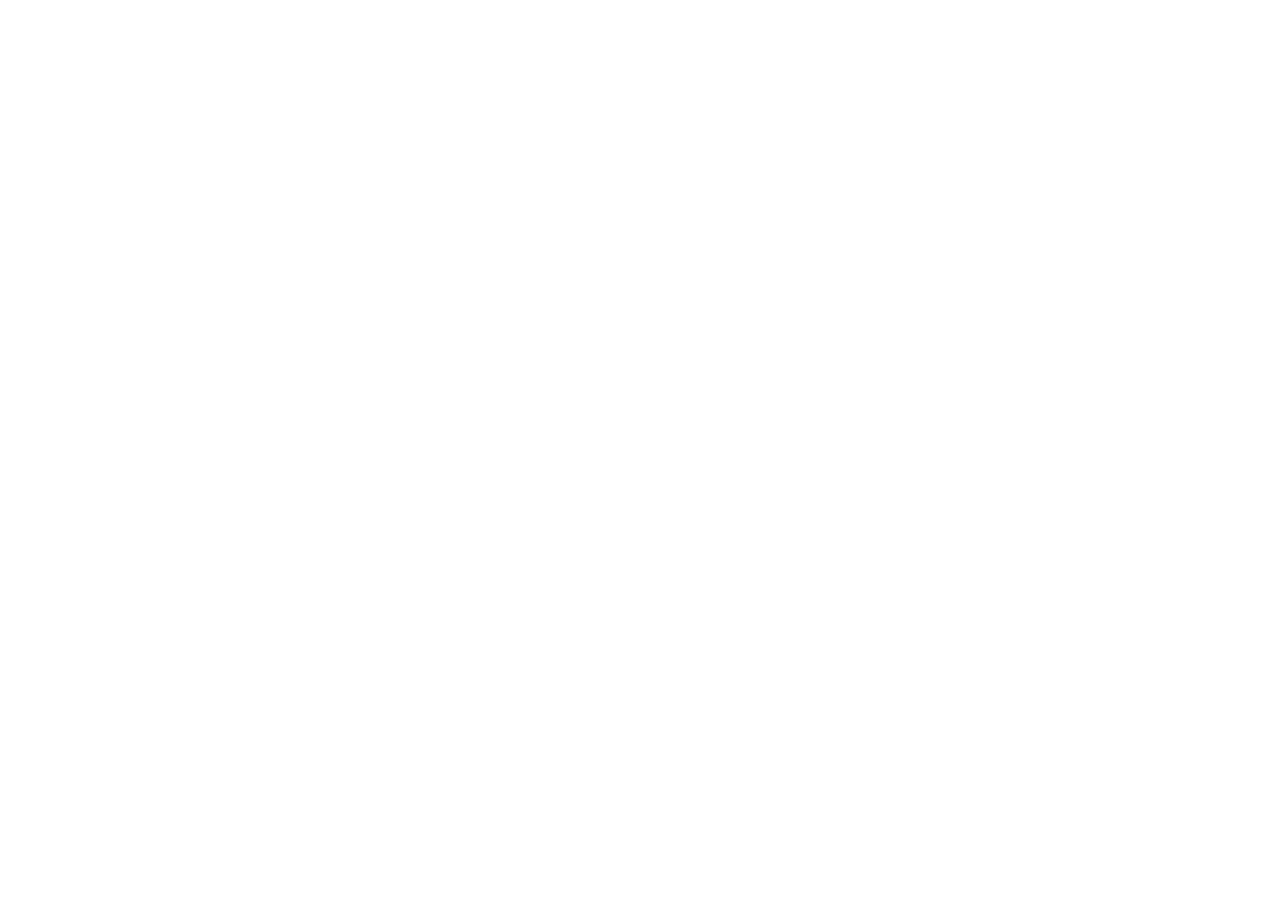
==== about.html @ 4438b3ac "Add global styles" ====
<!DOCTYPE html>
<html lang="en">
<head>
    <meta charset="UTF-8">
    <meta http-equiv="X-UA-Compatible" content="IE=edge">
    <meta name="viewport" content="width=device-width, initial-scale=1.0">
    <title>About</title>

    <link rel="stylesheet" href="./css/normalize.css">
    <link rel="stylesheet" href="./css/main.css">
    <!-- <link rel="stylesheet" href="./css/main.min.css"> -->
</head>

<body>

</body>

</html>
---- css/main.css ----
/* VARIABLES */

:root{
  --text-color : #939CAA;
  --title-color : #495567;
  --white-color : #FFF;
  --link-bg-color : #FCB72B;
  --font-size : 16px;
  --font-size: 15px;
  --font-weight: 700;
}

@font-face {
  font-family: "Space Mono";
  font-style: normal;
  font-weight: 400;
  src: url("../fonts/space-mono-v11-latin-regular.woff2") format("woff2"), 
       url("../fonts/space-mono-v11-latin-regular.woff") format("woff");
}
@font-face {
  font-family: "Space Mono";
  font-style: normal;
  font-weight: 700;
  src: url("../fonts/space-mono-v11-latin-700.woff2") format("woff2"), 
       url("../fonts/space-mono-v11-latin-700.woff") format("woff"); 
}

/* GENERAL */

html{
  height: 100%;
  box-sizing: border-box;
}

img{
  display: block;
  height: auto;
}

body{
  display: flex;
  flex-direction: column;
  height: 100%;
  margin: 0;
  padding: 0;
  font-family: "Space Mono", "Courier New", monospace;
  font-weight: 400;
}

.visually-hidden {
  position: absolute;
  width: 1px;
  height: 1px;
  margin: -1px;
  padding: 0;
  border: 0;
  white-space: nowrap;
  clip-path: inset(100%);
  clip: rect(0 0 0 0);
  overflow: hidden;
}

a{
  text-decoration: none;
}

ul {
  margin: 0;
  padding-left: 0;
  list-style: none;
}

/* CONTAINER */

.container{
  max-width: 1150px;
  margin-right: auto;
  margin-left: auto;
  padding-right: 20px;
  padding-left: 20px;
}

/* STICKY-FOOTER */
.site-main{
  flex-grow: 1;
}
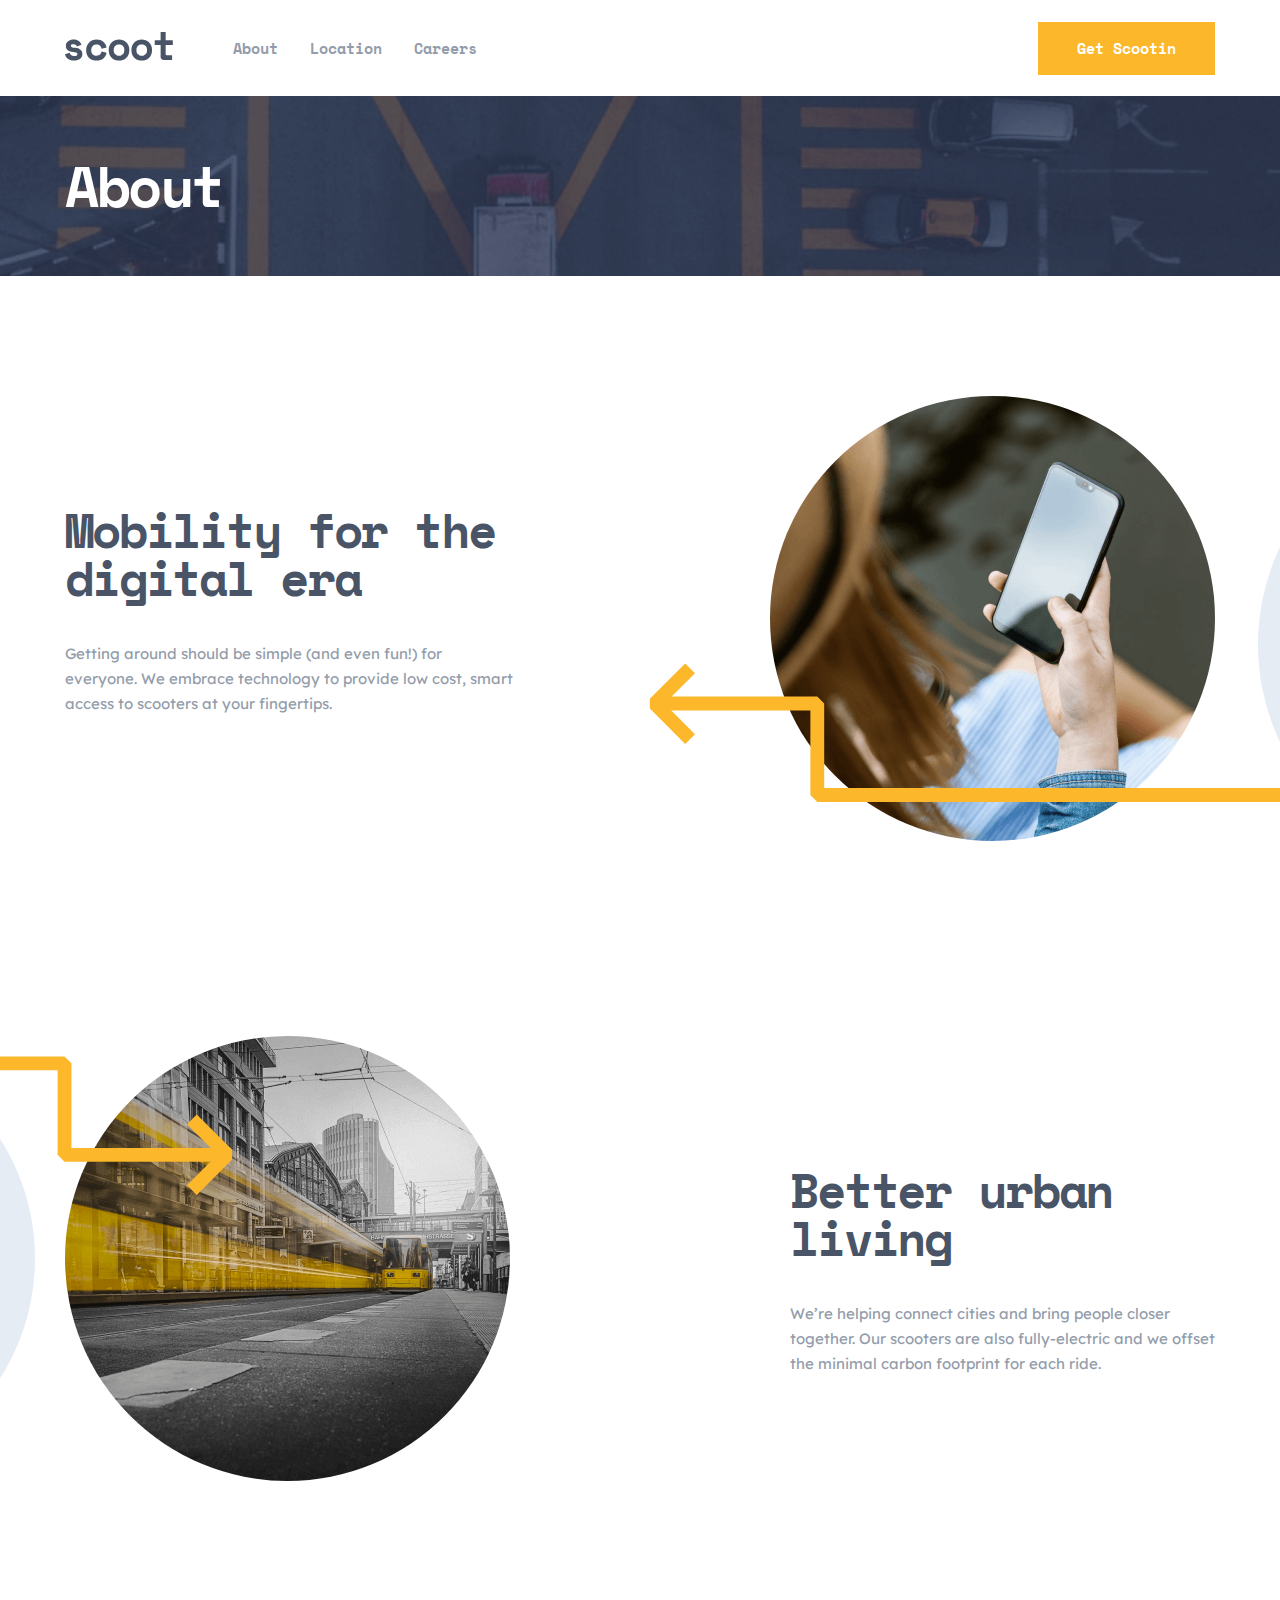
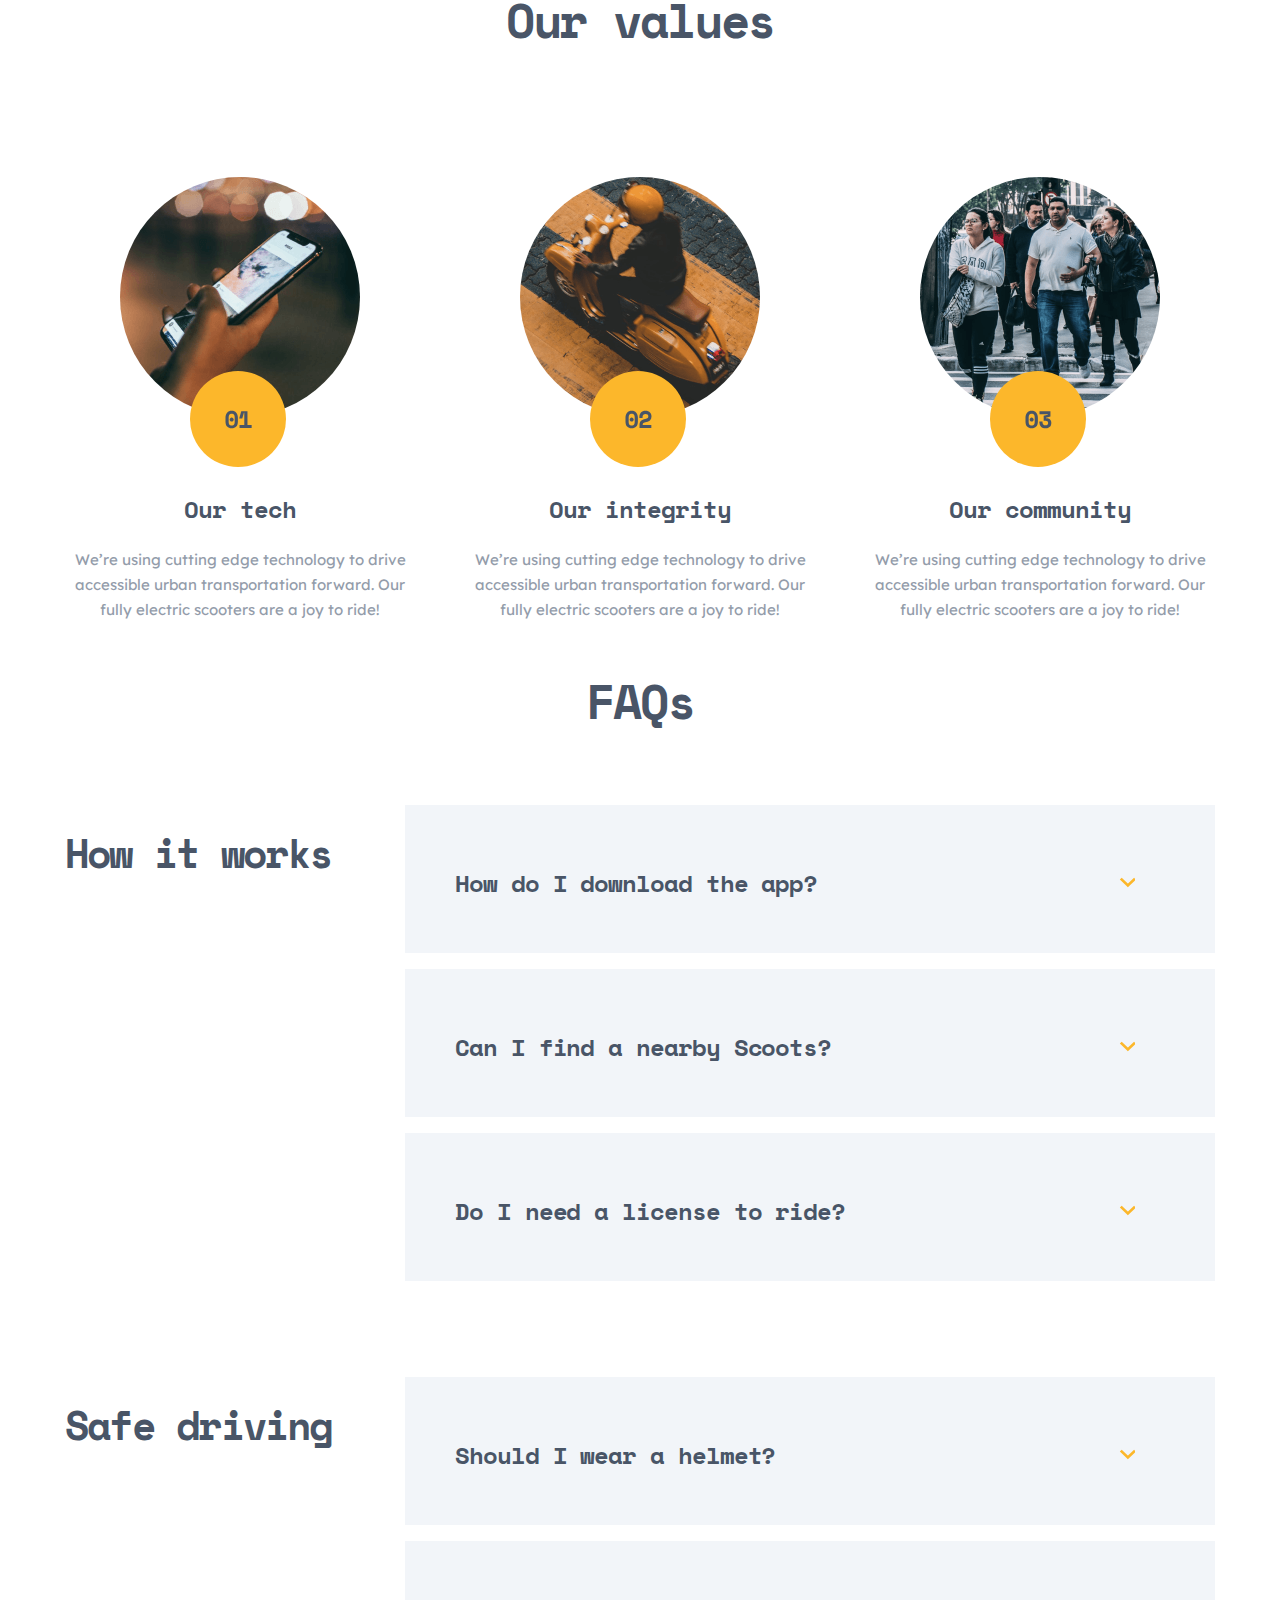
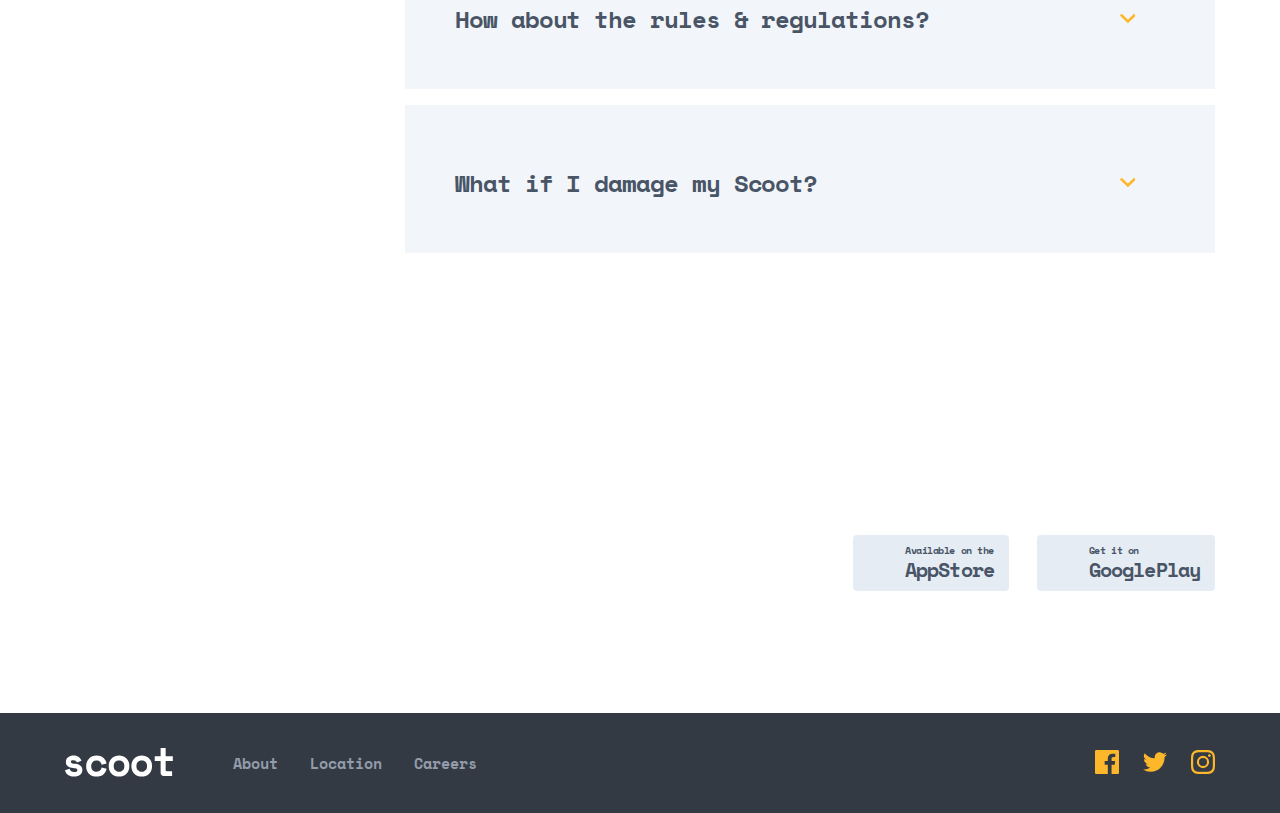
==== commit 34355c18: "Add about page" ====
--- a/about.html
+++ b/about.html
@@ -1,5 +1,6 @@
 <!DOCTYPE html>
 <html lang="en">
+
 <head>
     <meta charset="UTF-8">
     <meta http-equiv="X-UA-Compatible" content="IE=edge">
@@ -13,6 +14,343 @@
 
 <body>
 
+    <!-- SITE HEADER START -->
+    <header class="site-header">
+        <div class="container">
+            <div class="site-header__inner">
+                <a class="site-logo header-logo" href="./index.html">
+                    <svg class="site-logo__img" width="108" height="29" fill="none" xmlns="http://www.w3.org/2000/svg">
+                        <path fill-rule="evenodd" clip-rule="evenodd"
+                            d="M107.097 23.2V28h-8.4c-.907 0-1.647-.293-2.22-.88-.573-.587-.86-1.333-.86-2.24V12.96h-5.88v-4.8h5.88V0h5.04v8.16h7.16v4.8h-7.16V22c0 .8.36 1.2 1.08 1.2h5.36ZM9.12 28.56c2.613 0 4.64-.587 6.08-1.76 1.44-1.173 2.16-2.747 2.16-4.72v-.24c0-1.787-.64-3.18-1.92-4.18-1.28-1-2.933-1.607-4.96-1.82-1.76-.187-2.973-.42-3.64-.7-.667-.28-1-.74-1-1.38 0-.453.213-.833.64-1.14.427-.307 1.067-.46 1.92-.46.933 0 1.693.207 2.28.62.587.413 1 .98 1.24 1.7l4.56-1.84a8.832 8.832 0 0 0-.92-1.74c-.4-.6-.92-1.147-1.56-1.64-.64-.493-1.42-.893-2.34-1.2-.92-.307-2.007-.46-3.26-.46-.96 0-1.893.133-2.8.4a7.473 7.473 0 0 0-2.4 1.18 6.193 6.193 0 0 0-1.68 1.9c-.427.747-.64 1.613-.64 2.6v.24c0 1.893.66 3.327 1.98 4.3 1.32.973 3.1 1.553 5.34 1.74.827.08 1.513.187 2.06.32.547.133.98.3 1.3.5.32.2.54.413.66.64.12.227.18.473.18.74 0 .453-.233.873-.7 1.26-.467.387-1.327.58-2.58.58-1.413 0-2.46-.32-3.14-.96-.68-.64-1.127-1.387-1.34-2.24L0 22.32c.133.693.393 1.407.78 2.14.387.733.94 1.4 1.66 2 .72.6 1.627 1.1 2.72 1.5 1.093.4 2.413.6 3.96.6Zm22.454 0c2.827 0 5.087-.72 6.78-2.16 1.694-1.44 2.767-3.333 3.22-5.68l-4.96-1.24c-.24 1.307-.766 2.347-1.58 3.12-.813.773-1.993 1.16-3.54 1.16-.72 0-1.4-.113-2.04-.34a4.705 4.705 0 0 1-1.68-1.02c-.48-.453-.86-1.02-1.14-1.7-.28-.68-.42-1.46-.42-2.34v-.24c0-.88.14-1.673.42-2.38.28-.707.66-1.307 1.14-1.8a5.006 5.006 0 0 1 1.68-1.14 5.25 5.25 0 0 1 2.04-.4c1.547 0 2.747.427 3.6 1.28.854.853 1.36 1.867 1.52 3.04l4.96-1.28c-.453-2.347-1.54-4.24-3.26-5.68-1.72-1.44-3.966-2.16-6.74-2.16-1.44 0-2.793.24-4.06.72a9.726 9.726 0 0 0-3.32 2.08c-.946.907-1.686 2-2.22 3.28-.533 1.28-.8 2.72-.8 4.32v.48c0 1.6.267 3.027.8 4.28.534 1.253 1.267 2.307 2.2 3.16.934.853 2.034 1.507 3.3 1.96 1.267.453 2.634.68 4.1.68Zm26.355-.68c-1.24.453-2.54.68-3.9.68-1.36 0-2.66-.227-3.9-.68a9.996 9.996 0 0 1-3.3-1.98c-.96-.867-1.72-1.933-2.28-3.2-.56-1.267-.84-2.727-.84-4.38v-.48c0-1.627.28-3.073.84-4.34.56-1.267 1.32-2.34 2.28-3.22a9.827 9.827 0 0 1 3.3-2c1.24-.453 2.54-.68 3.9-.68 1.36 0 2.66.227 3.9.68a9.827 9.827 0 0 1 3.3 2c.96.88 1.72 1.953 2.28 3.22.56 1.267.84 2.713.84 4.34v.48c0 1.653-.28 3.113-.84 4.38-.56 1.267-1.32 2.333-2.28 3.2a9.996 9.996 0 0 1-3.3 1.98Zm-3.9-4.12c-.72 0-1.4-.12-2.04-.36a4.95 4.95 0 0 1-1.68-1.04 4.911 4.911 0 0 1-1.14-1.66c-.28-.653-.42-1.393-.42-2.22v-.8c0-.827.14-1.567.42-2.22.28-.653.66-1.207 1.14-1.66a4.95 4.95 0 0 1 1.68-1.04c.64-.24 1.32-.36 2.04-.36s1.4.12 2.04.36c.64.24 1.2.587 1.68 1.04.48.453.86 1.007 1.14 1.66.28.653.42 1.393.42 2.22v.8c0 .827-.14 1.567-.42 2.22a4.911 4.911 0 0 1-1.14 1.66c-.48.453-1.04.8-1.68 1.04-.64.24-1.32.36-2.04.36Zm26.594 4.12c-1.24.453-2.54.68-3.9.68-1.36 0-2.66-.227-3.9-.68a9.996 9.996 0 0 1-3.3-1.98c-.96-.867-1.72-1.933-2.28-3.2-.56-1.267-.84-2.727-.84-4.38v-.48c0-1.627.28-3.073.84-4.34.56-1.267 1.32-2.34 2.28-3.22a9.827 9.827 0 0 1 3.3-2c1.24-.453 2.54-.68 3.9-.68 1.36 0 2.66.227 3.9.68a9.827 9.827 0 0 1 3.3 2c.96.88 1.72 1.953 2.28 3.22.56 1.267.84 2.713.84 4.34v.48c0 1.653-.28 3.113-.84 4.38-.56 1.267-1.32 2.333-2.28 3.2a9.996 9.996 0 0 1-3.3 1.98Zm-3.9-4.12c-.72 0-1.4-.12-2.04-.36a4.95 4.95 0 0 1-1.68-1.04 4.911 4.911 0 0 1-1.14-1.66c-.28-.653-.42-1.393-.42-2.22v-.8c0-.827.14-1.567.42-2.22.28-.653.66-1.207 1.14-1.66a4.95 4.95 0 0 1 1.68-1.04c.64-.24 1.32-.36 2.04-.36s1.4.12 2.04.36c.64.24 1.2.587 1.68 1.04.48.453.86 1.007 1.14 1.66.28.653.42 1.393.42 2.22v.8c0 .827-.14 1.567-.42 2.22a4.911 4.911 0 0 1-1.14 1.66c-.48.453-1.04.8-1.68 1.04-.64.24-1.32.36-2.04.36Z"
+                            fill="currentcolor" />
+                    </svg>
+                </a>
+
+                <nav class="site-nav">
+                    <ul class="site-nav__list">
+                        <li class="site-nav__item">
+                            <a class="site-nav__link" href="./about.html">
+                                About
+                            </a>
+                        </li>
+
+
+                        <li class="site-nav__item">
+                            <a class="site-nav__link" href="#">
+                                Location
+                            </a>
+                        </li>
+
+                        <li class="site-nav__item">
+                            <a class="site-nav__link" href="#">
+                                Careers
+                            </a>
+                        </li>
+                    </ul>
+                </nav>
+
+                <a class="get-link" href="#">
+                    Get Scootin
+                </a>
+            </div>
+        </div>
+    </header>
+    <!-- SITE HEADER END -->
+
+    <!-- SITE MAIN START -->
+    <main class="site-about">
+        <section class="about-section">
+            <div class="container">
+                <div class="about-section__about">
+                    <h2 class="about-section__title">
+                        About
+                    </h2>
+                </div>
+            </div>
+        </section>
+
+        <section class="mobile-section">
+            <div class="container">
+                <div class="mobile-section__mobil">
+                    <div class="mobile-section__card">
+                        <h2 class="mobile-section__title">
+                            Mobility for the <br> digital era
+                        </h2>
+                        <p class="mobile-section__text">
+                            Getting around should be simple (and even fun!) for <br> everyone. We embrace technology to
+                            provide low cost, smart <br> access to scooters at your fingertips.
+                        </p>
+                    </div>
+                    <div class="mobile-section__img">
+                        <img class="mobile-section__images" src="./images/mobility.png" width="445" height="445"
+                            srcset="./images/mobility.png 1x, ./images/mobility@2x.png 2x" alt="mobility">
+                    </div>
+                </div>
+
+            </div>
+        </section>
+
+        <section class="better-section">
+            <div class="container">
+                <div class="better-section__better">
+                    <div class="better-section__img">
+                        <img class="better-section__images" src="./images/better.png" width="445" height="445"
+                        srcset="./images/better.png 1x, ./images/better@2x.png 2x"
+                            alt="better">
+                    </div>
+                    <div class="better-section__card">
+                        <h2 class="better-section__title">
+                            Better urban <br> living
+                        </h2>
+                        <p class="better-section__text">
+                            We’re helping connect cities and bring people closer <br> together. Our scooters are also
+                            fully-electric and we offset <br> the minimal carbon footprint for each ride.
+                        </p>
+                    </div>
+                </div>
+            </div>
+        </section>
+
+        <section class="values-section">
+            <div class="container">
+                <div class="values-section__bar">
+                    <h2 class="values-section__text">
+                        Our values
+                    </h2>
+                </div>
+                <ul class="values-section__our">
+
+                    <li class="values-section__list">
+                        <div class="values-section__images">
+
+                        </div>
+
+                        <h3 class="values-section__tech">
+                            Our tech
+                        </h3>
+                        <p class="values-section__item">
+                            We’re using cutting edge technology to drive accessible urban transportation forward. Our
+                            fully electric scooters are a joy to ride!
+                        </p>
+                    </li>
+
+                    <li class="values-section__list">
+                        <div class="values-section__imagess">
+
+                        </div>
+
+                        <h3 class="values-section__tech">
+                            Our integrity
+                        </h3>
+                        <p class="values-section__item">
+                            We’re using cutting edge technology to drive accessible urban transportation forward. Our
+                            fully electric scooters are a joy to ride!
+                        </p>
+                    </li>
+
+                    <li class="values-section__list">
+                        <div class="values-section__imagesss">
+
+                        </div>
+
+                        <h3 class="values-section__tech">
+                            Our community
+                        </h3>
+                        <p class="values-section__item">
+                            We’re using cutting edge technology to drive accessible urban transportation forward. Our
+                            fully electric scooters are a joy to ride!
+                        </p>
+                    </li>
+                </ul>
+            </div>
+        </section>
+
+        <section class="details-section">
+            <div class="container">
+                <div class="details-section__faqs">
+                    <h2 class="details-section__harf">
+                        FAQs
+                    </h2>
+                </div>
+
+                <div class="section-details__app">
+                    <div class="details-section__wrapper details-section__wrapper--first">
+                        <h3 class="details-section__works">How it works</h3>
+                        <div class="details-section__wrap">
+                            <details class="details-section__details">
+                                <summary class="details-section__summary">How do I download the app? <img
+                                        src="./images/strelka.svg" width="16" height="8" alt="logo"></summary>
+                                <p class="details-section__text"> To download the Scoot app, you can search “Scoot” in
+                                    both the App and Google Play stores. An even simpler way to do it would be to click
+                                    the relevant link at the bottom of this page and you’ll be re-directed to the
+                                    correct page.</p>
+                            </details>
+
+                            <details class="details-section__details">
+                                <summary class="details-section__summary">Can I find a nearby Scoots? <img
+                                        src="./images/strelka.svg" width="16" height="8" alt="logo"></summary>
+                                <p class="details-section__text"> To download the Scoot app, you can search “Scoot” in
+                                    both the App and Google Play stores. An even simpler way to do it would be to click
+                                    the relevant link at the bottom of this page and you’ll be re-directed to the
+                                    correct page.</p>
+                            </details>
+
+                            <details class="details-section__details ">
+                                <summary class="details-section__summary ride-details">Do I need a license to ride?<img
+                                        src="./images/strelka.svg" width="16" height="8" alt="logo"></summary>
+                                <p class="details-section__text"> To download the Scoot app, you can search “Scoot” in
+                                    both the App and Google Play stores. An even simpler way to do it would be to click
+                                    the relevant link at the bottom of this page and you’ll be re-directed to the
+                                    correct page.</p>
+                            </details>
+                        </div>
+                    </div>
+
+                    <div class="details-section__wrapper ">
+                        <h3 class="details-section__works">Safe driving</h3>
+                        <div class="details-section__wrap">
+                            <details class="details-section__details">
+                                <summary class="details-section__summary">Should I wear a helmet?<img
+                                        src="./images/strelka.svg" width="16" height="8" alt="logo"></summary>
+                                <p class="details-section__text">Yes, please do! All cities have different laws. But we
+                                    strongly strongly strongly recommend always wearing a helmet regardless of the local
+                                    laws. We like you and we want you to be as safe as possible while Scooting..</p>
+                            </details>
+
+                            <details class="details-section__details">
+                                <summary class="details-section__summary">How about the rules & regulations?<img
+                                        src="./images/strelka.svg" width="16" height="8" alt="logo"></summary>
+                                <p class="details-section__text"> To download the Scoot app, you can search “Scoot” in
+                                    both the App and Google Play stores. An even simpler way to do it would be to click
+                                    the relevant link at the bottom of this page and you’ll be re-directed to the
+                                    correct page.</p>
+                            </details>
+
+                            <details class="details-section__details details-section__details--last">
+                                <summary class="details-section__summary">What if I damage my Scoot?<img
+                                        src="./images/strelka.svg" width="16" height="8" alt="logo"></summary>
+                                <p class="details-section__text"> To download the Scoot app, you can search “Scoot” in
+                                    both the App and Google Play stores. An even simpler way to do it would be to click
+                                    the relevant link at the bottom of this page and you’ll be re-directed to the
+                                    correct page.</p>
+                            </details>
+                        </div>
+
+                    </div>
+                </div>
+
+
+            </div>
+        </section>
+    </main>
+    <!-- SITE MAIN END -->
+
+    <!-- SITE FOOTER START -->
+    <footer class="site-footer">
+        <div class="site-footer__top">
+            <div class="container">
+                <div class="site-footer__top-inner">
+                    <div class="site-footer__title-box">
+                        <h2 class="site-footer__title">
+                            Sign up and Scoot off today
+                        </h2>
+                    </div>
+
+                    <div class="site-footer__install install">
+                        <a class="install__link install__link--appstore"
+                            href="https://www.apple.com/us/search/scooter?src=globalnav" target="blank">
+                            <strong class="install__top-strong">
+                                Available on the
+                            </strong>
+
+                            <strong class="install__bottom-strong">
+                                AppStore
+                            </strong>
+                        </a>
+
+                        <a class="install__link" href="https://www.playmarket.com/search?q=scooter" target="blank">
+                            <strong class="install__top-strong">
+                                Get it on
+                            </strong>
+
+                            <strong class="install__bottom-strong">
+                                GooglePlay
+                            </strong>
+                        </a>
+                    </div>
+                </div>
+            </div>
+        </div>
+
+
+        <div class="site-footer__bottom">
+            <div class="container">
+                <div class="site-footer__bottom-inner">
+                    <a class="site-logo footer-logo" href="./index.html">
+                        <svg class="site-logo__img" width="108" height="29" fill="none"
+                            xmlns="http://www.w3.org/2000/svg">
+                            <path fill-rule="evenodd" clip-rule="evenodd"
+                                d="M107.097 23.2V28h-8.4c-.907 0-1.647-.293-2.22-.88-.573-.587-.86-1.333-.86-2.24V12.96h-5.88v-4.8h5.88V0h5.04v8.16h7.16v4.8h-7.16V22c0 .8.36 1.2 1.08 1.2h5.36ZM9.12 28.56c2.613 0 4.64-.587 6.08-1.76 1.44-1.173 2.16-2.747 2.16-4.72v-.24c0-1.787-.64-3.18-1.92-4.18-1.28-1-2.933-1.607-4.96-1.82-1.76-.187-2.973-.42-3.64-.7-.667-.28-1-.74-1-1.38 0-.453.213-.833.64-1.14.427-.307 1.067-.46 1.92-.46.933 0 1.693.207 2.28.62.587.413 1 .98 1.24 1.7l4.56-1.84a8.832 8.832 0 0 0-.92-1.74c-.4-.6-.92-1.147-1.56-1.64-.64-.493-1.42-.893-2.34-1.2-.92-.307-2.007-.46-3.26-.46-.96 0-1.893.133-2.8.4a7.473 7.473 0 0 0-2.4 1.18 6.193 6.193 0 0 0-1.68 1.9c-.427.747-.64 1.613-.64 2.6v.24c0 1.893.66 3.327 1.98 4.3 1.32.973 3.1 1.553 5.34 1.74.827.08 1.513.187 2.06.32.547.133.98.3 1.3.5.32.2.54.413.66.64.12.227.18.473.18.74 0 .453-.233.873-.7 1.26-.467.387-1.327.58-2.58.58-1.413 0-2.46-.32-3.14-.96-.68-.64-1.127-1.387-1.34-2.24L0 22.32c.133.693.393 1.407.78 2.14.387.733.94 1.4 1.66 2 .72.6 1.627 1.1 2.72 1.5 1.093.4 2.413.6 3.96.6Zm22.454 0c2.827 0 5.087-.72 6.78-2.16 1.694-1.44 2.767-3.333 3.22-5.68l-4.96-1.24c-.24 1.307-.766 2.347-1.58 3.12-.813.773-1.993 1.16-3.54 1.16-.72 0-1.4-.113-2.04-.34a4.705 4.705 0 0 1-1.68-1.02c-.48-.453-.86-1.02-1.14-1.7-.28-.68-.42-1.46-.42-2.34v-.24c0-.88.14-1.673.42-2.38.28-.707.66-1.307 1.14-1.8a5.006 5.006 0 0 1 1.68-1.14 5.25 5.25 0 0 1 2.04-.4c1.547 0 2.747.427 3.6 1.28.854.853 1.36 1.867 1.52 3.04l4.96-1.28c-.453-2.347-1.54-4.24-3.26-5.68-1.72-1.44-3.966-2.16-6.74-2.16-1.44 0-2.793.24-4.06.72a9.726 9.726 0 0 0-3.32 2.08c-.946.907-1.686 2-2.22 3.28-.533 1.28-.8 2.72-.8 4.32v.48c0 1.6.267 3.027.8 4.28.534 1.253 1.267 2.307 2.2 3.16.934.853 2.034 1.507 3.3 1.96 1.267.453 2.634.68 4.1.68Zm26.355-.68c-1.24.453-2.54.68-3.9.68-1.36 0-2.66-.227-3.9-.68a9.996 9.996 0 0 1-3.3-1.98c-.96-.867-1.72-1.933-2.28-3.2-.56-1.267-.84-2.727-.84-4.38v-.48c0-1.627.28-3.073.84-4.34.56-1.267 1.32-2.34 2.28-3.22a9.827 9.827 0 0 1 3.3-2c1.24-.453 2.54-.68 3.9-.68 1.36 0 2.66.227 3.9.68a9.827 9.827 0 0 1 3.3 2c.96.88 1.72 1.953 2.28 3.22.56 1.267.84 2.713.84 4.34v.48c0 1.653-.28 3.113-.84 4.38-.56 1.267-1.32 2.333-2.28 3.2a9.996 9.996 0 0 1-3.3 1.98Zm-3.9-4.12c-.72 0-1.4-.12-2.04-.36a4.95 4.95 0 0 1-1.68-1.04 4.911 4.911 0 0 1-1.14-1.66c-.28-.653-.42-1.393-.42-2.22v-.8c0-.827.14-1.567.42-2.22.28-.653.66-1.207 1.14-1.66a4.95 4.95 0 0 1 1.68-1.04c.64-.24 1.32-.36 2.04-.36s1.4.12 2.04.36c.64.24 1.2.587 1.68 1.04.48.453.86 1.007 1.14 1.66.28.653.42 1.393.42 2.22v.8c0 .827-.14 1.567-.42 2.22a4.911 4.911 0 0 1-1.14 1.66c-.48.453-1.04.8-1.68 1.04-.64.24-1.32.36-2.04.36Zm26.594 4.12c-1.24.453-2.54.68-3.9.68-1.36 0-2.66-.227-3.9-.68a9.996 9.996 0 0 1-3.3-1.98c-.96-.867-1.72-1.933-2.28-3.2-.56-1.267-.84-2.727-.84-4.38v-.48c0-1.627.28-3.073.84-4.34.56-1.267 1.32-2.34 2.28-3.22a9.827 9.827 0 0 1 3.3-2c1.24-.453 2.54-.68 3.9-.68 1.36 0 2.66.227 3.9.68a9.827 9.827 0 0 1 3.3 2c.96.88 1.72 1.953 2.28 3.22.56 1.267.84 2.713.84 4.34v.48c0 1.653-.28 3.113-.84 4.38-.56 1.267-1.32 2.333-2.28 3.2a9.996 9.996 0 0 1-3.3 1.98Zm-3.9-4.12c-.72 0-1.4-.12-2.04-.36a4.95 4.95 0 0 1-1.68-1.04 4.911 4.911 0 0 1-1.14-1.66c-.28-.653-.42-1.393-.42-2.22v-.8c0-.827.14-1.567.42-2.22.28-.653.66-1.207 1.14-1.66a4.95 4.95 0 0 1 1.68-1.04c.64-.24 1.32-.36 2.04-.36s1.4.12 2.04.36c.64.24 1.2.587 1.68 1.04.48.453.86 1.007 1.14 1.66.28.653.42 1.393.42 2.22v.8c0 .827-.14 1.567-.42 2.22a4.911 4.911 0 0 1-1.14 1.66c-.48.453-1.04.8-1.68 1.04-.64.24-1.32.36-2.04.36Z"
+                                fill="currentcolor" />
+                        </svg>
+                    </a>
+
+                    <nav class="site-nav">
+                        <ul class="site-nav__list">
+                            <li class="site-nav__item">
+                                <a class="site-nav__link" href="./about.html">
+                                    About
+                                </a>
+                            </li>
+
+
+                            <li class="site-nav__item">
+                                <a class="site-nav__link" href="#">
+                                    Location
+                                </a>
+                            </li>
+
+                            <li class="site-nav__item">
+                                <a class="site-nav__link" href="#">
+                                    Careers
+                                </a>
+                            </li>
+                        </ul>
+                    </nav>
+
+                    <div class="site-footer__social">
+                        <a class="site-footer__social-link" href="#" target="blank">
+                            <svg width="24" height="24" fill="none" xmlns="http://www.w3.org/2000/svg">
+                                <path
+                                    d="M22.675 0H1.325C.593 0 0 .593 0 1.325v21.351C0 23.407.593 24 1.325 24H12.82v-9.294H9.692v-3.622h3.128V8.413c0-3.1 1.893-4.788 4.659-4.788 1.325 0 2.463.099 2.795.143v3.24l-1.918.001c-1.504 0-1.795.715-1.795 1.763v2.313h3.587l-.467 3.622h-3.12V24h6.116c.73 0 1.323-.593 1.323-1.325V1.325C24 .593 23.407 0 22.675 0Z"
+                                    fill="currentcolor" />
+                            </svg>
+                        </a>
+
+                        <a class="site-footer__social-link" href="#" target="blank">
+                            <svg width="24" height="20" fill="none" xmlns="http://www.w3.org/2000/svg">
+                                <path
+                                    d="M24 2.557a9.83 9.83 0 0 1-2.828.775A4.932 4.932 0 0 0 23.337.608a9.864 9.864 0 0 1-3.127 1.195A4.916 4.916 0 0 0 16.616.248c-3.179 0-5.515 2.966-4.797 6.045A13.978 13.978 0 0 1 1.671 1.149a4.93 4.93 0 0 0 1.523 6.574 4.903 4.903 0 0 1-2.229-.616c-.054 2.281 1.581 4.415 3.949 4.89a4.935 4.935 0 0 1-2.224.084 4.928 4.928 0 0 0 4.6 3.419A9.9 9.9 0 0 1 0 17.54a13.94 13.94 0 0 0 7.548 2.212c9.142 0 14.307-7.721 13.995-14.646A10.025 10.025 0 0 0 24 2.557Z"
+                                    fill="currentcolor" />
+                            </svg>
+                        </a>
+
+                        <a class="site-footer__social-link" href="#" target="blank">
+                            <svg width="24" height="24" fill="none" xmlns="http://www.w3.org/2000/svg">
+                                <path fill-rule="evenodd" clip-rule="evenodd"
+                                    d="M12 0C8.741 0 8.333.014 7.053.072 2.695.272.273 2.69.073 7.052.014 8.333 0 8.741 0 12c0 3.259.014 3.668.072 4.948.2 4.358 2.618 6.78 6.98 6.98C8.333 23.986 8.741 24 12 24c3.259 0 3.668-.014 4.948-.072 4.354-.2 6.782-2.618 6.979-6.98.059-1.28.073-1.689.073-4.948 0-3.259-.014-3.667-.072-4.947-.196-4.354-2.617-6.78-6.979-6.98C15.668.014 15.259 0 12 0Zm0 2.163c3.204 0 3.584.012 4.85.07 3.252.148 4.771 1.691 4.919 4.919.058 1.265.069 1.645.069 4.849 0 3.205-.012 3.584-.069 4.849-.149 3.225-1.664 4.771-4.919 4.919-1.266.058-1.644.07-4.85.07-3.204 0-3.584-.012-4.849-.07-3.26-.149-4.771-1.699-4.919-4.92-.058-1.265-.07-1.644-.07-4.849 0-3.204.013-3.583.07-4.849.149-3.227 1.664-4.771 4.919-4.919 1.266-.057 1.645-.069 4.849-.069ZM5.838 12a6.162 6.162 0 1 1 12.324 0 6.162 6.162 0 0 1-12.324 0ZM12 16a4 4 0 1 1 0-8 4 4 0 0 1 0 8Zm4.965-10.405a1.44 1.44 0 1 1 2.881.001 1.44 1.44 0 0 1-2.881-.001Z"
+                                    fill="currentcolor" />
+                            </svg>
+                        </a>
+                    </div>
+                </div>
+
+            </div>
+        </div>
+    </footer>
+    <!-- SITE FOOTER END -->
+
+
 </body>
 
 </html>--- a/css/main.css
+++ b/css/main.css
@@ -5,7 +5,7 @@
   --title-color : #495567;
   --white-color : #FFF;
   --link-bg-color : #FCB72B;
-  --font-size : 16px;
+  --second-font-family: "Lexend Deca", "Arial", sans-serif;
   --font-size: 15px;
   --font-weight: 700;
 }
@@ -23,6 +23,14 @@
   font-weight: 700;
   src: url("../fonts/space-mono-v11-latin-700.woff2") format("woff2"), 
        url("../fonts/space-mono-v11-latin-700.woff") format("woff"); 
+}
+
+@font-face {
+  font-family: "Lexend Deca";
+  font-style: normal;
+  font-weight: 400;
+  src: url("../fonts/lexend-deca-v16-latin-regular.woff2") format("woff2"), 
+       url("../fonts/lexend-deca-v16-latin-regular.woff") format("woff"); 
 }
 
 /* GENERAL */
@@ -45,6 +53,7 @@
   padding: 0;
   font-family: "Space Mono", "Courier New", monospace;
   font-weight: 400;
+  overflow-x: hidden;
 }
 
 .visually-hidden {
@@ -85,4 +94,785 @@
   flex-grow: 1;
 }
 
-
+/* SITE HEADER START */
+
+.site-header{
+  padding-top: 22px;
+  padding-bottom: 21px;
+  background-color: var(--white-color);
+}
+
+.site-header__inner{
+  display: flex;
+  align-items: center;
+}
+
+.header-logo{
+  color: var(--title-color);
+}
+
+.site-logo__img{
+  width: 108px;
+  height: 29px;
+  margin-right: 60px;
+}
+
+.site-nav__list{
+  display: flex;
+  align-items: center;
+}
+
+.site-nav__item:not(:last-child){
+  margin-right: 32px;
+}
+
+.site-nav__link{
+  display: inline-block;
+  font-weight: var(--font-weight);
+  font-size: var(--font-size);
+  line-height: 25px;
+  color: var(--text-color);
+  transition: all 0.5s ease;
+}
+
+.site-nav__link:hover{
+  color: var(--link-bg-color);
+  transition: all 0.5s ease;
+}
+
+.get-link{
+  display: inline-block;
+  padding: 11px 36px;
+  margin-left: auto;
+  font-weight: var(--font-weight);
+  font-size: var(--font-size);
+  line-height: 25px;
+  color: var(--white-color);
+  background-color: var(--link-bg-color);
+  border: 3px solid #FCB72B;
+  transition: all 0.5s ease;
+}
+
+.get-link:hover{
+  color: var(--link-bg-color);
+  background-color: var(--white-color);
+  transition: all 0.5s ease;
+}
+
+/* INTRO SECTION START */
+
+.intro{
+  padding: 153px 0;
+  background-image: url("../images/hero-circles.svg"), url("../images/hero-bgi.png");
+  background-size: 234px 62px, cover;
+  background-repeat: no-repeat;
+  background-position: calc(50% + 631px) calc(50% + 140px), center;
+}
+
+.intro__inner{
+  width: 500px;
+}
+
+.intro__title{
+  margin-bottom: 40px;
+  font-weight: var(--font-weight);
+  font-size: 56px;
+  line-height: 56px;
+  letter-spacing: -2.5px;
+  color: var(--white-color);
+}
+
+.intro__text-box{
+  width: 405px;
+  margin-left: 95px;
+}
+
+.intro__text{
+  position: relative;
+  z-index: 1;
+  display: flex;
+  margin-bottom: 40px;
+  font-family: var(--second-font-family);
+  font-size: 15px;
+  line-height: 25px;
+  color: #FFFFFF;
+}
+
+.intro__text::before{
+  position: absolute;
+  top: 43%;
+  left: -64%;
+  z-index: 3;
+  width: 203px;
+  height: 15px;
+  background-color: var(--link-bg-color);
+  content: "";
+}
+
+.intro__text::after{
+  position: absolute;
+  top: 43%;
+  right: -118%;
+  z-index: 3;
+  width: 447px;
+  height: 138px;
+  background-image: url("../images/hero-arrow.svg");
+  background-size: 447px 138px;
+  background-repeat: no-repeat;
+  content: "";
+}
+
+/* FEATURES SECTION START */
+
+.features{
+  padding-top: 160px;
+  padding-bottom: 200px;
+}
+
+.faetures__list{
+  position: relative;
+  z-index: 5;
+  display: flex;
+  align-items: center;
+}
+
+.faetures__list::before{
+  position: absolute;
+  top: 41px;
+  left: -14%;
+  z-index: -1;
+  width: 974px;
+  height: 15px;
+  background-color: #E5ECF4;
+  content: "";
+}
+
+.features__item{
+  width: 350px;
+}
+
+.features__item::before{
+  display: block;
+  width: 96px;
+  height: 96px;
+  margin-bottom: 40px;
+  content: "";
+  background-image: url("../images/locate.svg");
+  background-size: contain;
+  background-repeat: no-repeat;
+  background-position: top left;
+}
+
+.features__item:nth-child(2)::before{
+  background-image: url("../images/scooter.svg");
+}
+
+.features__item:nth-child(3)::before{
+  background-image: url("../images/ride.svg");
+}
+
+.features__item:not(:last-child){
+  margin-right: 30px;
+}
+
+.features__title{
+  margin-bottom: 27px;
+  font-weight: var(--font-weight);
+  font-size: 24px;
+  line-height: 28px;
+  letter-spacing: -1.07143px;
+  color: var(--title-color);
+}
+
+.features__text{
+  margin: 0;
+  font-family: var(--second-font-family);
+  font-weight: 400;
+  font-size: var(--font-size);
+  line-height: 25px;
+  color: var(--text-color);
+}
+
+/* USE SECTION START */
+
+.use{
+  padding-bottom: 200px;
+}
+
+.item{
+  position: relative;
+  z-index: 1;
+  display: flex;
+  align-items: center;
+  justify-content: space-between;
+}
+
+.item:nth-child(1):after{
+  position: absolute;
+  z-index: 3;
+  bottom: 7px;
+  right: -155px;
+  width: 735px;
+  height: 138px;
+  content: "";
+  background-image: url("../images/easy-arrow.svg");
+  background-size: 735px 138px;
+  background-repeat: no-repeat;
+}
+
+.item:nth-child(2)::before{
+  position: absolute;
+  z-index: 3;
+  top: 0;
+  left: -47%;
+  width: 735px;
+  height: 138px;
+  content: "";
+  background-image: url("../images/coming-arrow.svg");
+  background-size: 735px 138px;
+  background-repeat: no-repeat;
+}
+
+.item:nth-child(3):after{
+  position: absolute;
+  z-index: 3;
+  top: 19%;
+  right: -47%;
+  width: 735px;
+  height: 138px;
+  content: "";
+  background-image: url("../images/zero-arrow.svg");
+  background-size: 735px 138px;
+  background-repeat: no-repeat;
+}
+
+.item:not(:last-child){
+  margin-bottom: 160px;
+}
+
+.item__inner{
+  width: 445px;
+}
+
+.item__title{
+  margin: 0;
+  margin-bottom: 24px;
+  font-weight: var(--font-weight);
+  font-size: 48px;
+  line-height: 48px;
+  letter-spacing: -2.14286px;
+  color: var(--title-color);
+}
+
+.item__text{
+  margin: 0;
+  margin-bottom: 40px;
+  font-family: var(--second-font-family);
+  font-size: var(--font-size);
+  line-height: 25px;
+  color: var(--text-color);
+}
+
+.item__link{
+  display: inline-block;
+  padding: 11px 41px;
+  font-weight: var(--font-weight);
+  font-size: var(--font-size);
+  line-height: 25px;
+  color: var(--white-color);
+  background-color: var(--link-bg-color);
+  border: 3px solid var(--link-bg-color);
+  transition: all 0.5s ease;
+}
+
+.item__link:hover{
+  color: var(--link-bg-color);
+  background-color: var(--white-color);
+  transition: all 0.5s ease;
+}
+
+.item__img{
+  border-radius: 50%;
+  box-shadow: 500px 0 0 0 #E5ECF4;
+}
+
+.item__img--coming{
+  box-shadow: -500px 0 0 0 #E5ECF4;
+}
+
+/* SITE FOOTER start */
+
+.site-footer__top{
+  padding: 102px 0;
+  background-image: url("../images/footer-bgi.svg");
+  background-repeat: no-repeat;
+  background-size: cover;
+}
+
+.site-footer__top-inner{
+  display: flex;
+  justify-content: space-between;
+  align-items: center;
+}
+
+.site-footer__title-box{
+  width: 415px;
+}
+
+.site-footer__title{
+  margin: 0;
+  font-weight: var(--font-weight);
+  font-size: 48px;
+  line-height: 48px;
+  letter-spacing: -2.14286px;
+  color: var(--white-color);
+}
+
+.install__link{
+  position: relative;
+  display: inline-block;
+  padding: 8px 15px 9px 52px;
+  background-color: #E5ECF4;
+  border-radius: 4px;
+}
+
+.install__link::before{
+  position: absolute;
+  top: 14px;
+  left: 16px;
+  display: inline-block;
+  width: 24px;
+  height: 28px;
+  content: "";
+  background-image: url("../images/apple-icon.svg");
+  background-size: contain;
+  background-repeat: no-repeat;
+}
+
+.install__link:nth-child(2)::before{
+  background-image: url("../images/play-market-icon.svg");
+}
+
+.install__link--appstore{
+  margin-right: 18px;
+}
+
+.install__top-strong{
+  display: block;
+  font-weight: var(--font-weight);
+  font-size: 10px;
+  line-height: var(--font-size);
+  letter-spacing: -0.446429px;
+  color: var(--title-color);
+}
+
+.install__bottom-strong{
+  display: block;
+  font-weight: var(--font-weight);
+  font-size: 20px;
+  line-height: 24px;
+  letter-spacing: -0.892857px;
+  color: var(--title-color);
+}
+
+.site-footer__bottom{
+  padding-top: 35px;
+  padding-bottom: 33px;
+  background-color: #333A44;
+}
+
+.site-footer__bottom-inner{
+  display: flex;
+  align-items: center;
+}
+
+.footer-logo{
+  color: var(--white-color);
+}
+
+.site-footer__social{
+  display: flex;
+  align-items: center;
+  margin-left: auto;
+}
+
+.site-footer__social-link:not(:last-child){
+  margin-right: 24px;
+}
+
+.site-footer__social-link{
+  display: inline-block;
+  color: #FCB72B;
+  transition: all 0.5s ease;
+}
+
+.site-footer__social-link:hover{
+  color: #E5ECF4;
+  transition: all 0.5s ease;
+}
+
+/* ABOUT PAGE BEGIN */
+
+
+.about-section {
+  background-image: url(../images/bgimg.png);
+  background-repeat: no-repeat;
+  background-size: cover;
+  padding: 62px 0 62px 0;
+
+}
+
+.about-section__title {
+  font-family: "Space Mono";
+  font-style: normal;
+  font-weight: 700;
+  font-size: 56px;
+  margin: 0;
+  line-height: 56px;
+  letter-spacing: -2.5px;
+  color: #FFFFFF;
+}
+
+.mobile-section__text {
+  font-family: var(--second-font-family);
+  font-style: normal;
+  font-weight: 400;
+  font-size: 15px;
+  line-height: 25px;
+  color: #939CAA;
+}
+
+.mobile-section {
+  background-image: url(../images/whiteimg.svg);
+  background-repeat: no-repeat;
+  background-position: calc(50% + 840px) calc(75%);
+  padding: 120px 0 75px 0;
+  /* position: relative; */
+}
+
+.mobile-section__mobil {
+  display: flex;
+  justify-content: space-between;
+  align-items: center;
+  /* position: absolute; */
+
+}
+
+.mobile-section__title {
+  font-family: "Space Mono";
+  font-style: normal;
+  font-weight: 700;
+  margin: 0;
+  padding-bottom: 24px;
+  font-size: 48px;
+  line-height: 48px;
+  letter-spacing: -2.14286px;
+  color: #495567;
+}
+
+.mobile-section__img {
+  position: relative;
+  z-index: 1;
+}
+
+.mobile-section__img::before {
+  position: absolute;
+  z-index: 2;
+  top: 60%;
+  right: -169px;
+  background-image: url(../images/rightstrelka.svg);
+  background-repeat: no-repeat;
+  display: block;
+  width: 735px;
+  height: 139px;
+  background-size: contain;
+  content: "";
+}
+
+.mobile-section__images {
+  border-radius: 50%;
+}
+
+.better-section {
+  padding: 120px 0 75px 0;
+
+}
+
+.better-section__better {
+  display: flex;
+  justify-content: space-between;
+  align-items: center;
+  /* position: relative; */
+
+}
+
+/* 
+.better-section__better::before {
+  background-image: url(../images/whiteimg.svg);
+  background-repeat: no-repeat;
+  background-size: cover;
+  width: 445px;
+  height: 445px;
+  left: 0;
+  z-index: 5;
+  background-position: calc(0% - 110px);
+  display: block;
+  position: absolute;
+  content: "";
+} */
+
+
+
+.better-section__img {
+  position: relative;
+  z-index: 1;
+}
+
+.better-section__img::before {
+  position: absolute;
+  z-index: 2;
+  top: 20px;
+  left: -160px;
+  background-image: url(../images/leftstrelka.svg);
+  background-repeat: no-repeat;
+  display: block;
+  width: 735px;
+  height: 139px;
+  background-size: contain;
+  content: "";
+}
+
+.better-section__images {
+  box-shadow: -475px 0 0 0 #E5ECF4;
+  border-radius: 50%;
+}
+
+.better-section__title {
+  font-family: "Space Mono";
+  font-style: normal;
+  font-weight: 700;
+  font-size: 48px;
+  line-height: 48px;
+  letter-spacing: -2.14286px;
+  color: #495567;
+}
+
+.better-section__text {
+  font-family: var(--second-font-family);
+  font-style: normal;
+  font-weight: 400;
+  font-size: 15px;
+  line-height: 25px;
+  color: #939CAA;
+}
+
+.values-section__text {
+  font-family: "Space Mono";
+  font-style: normal;
+  font-weight: 700;
+  font-size: 48px;
+  line-height: 48px;
+  text-align: center;
+  margin-bottom: 48px;
+  letter-spacing: -2.14286px;
+  color: #495567;
+}
+
+.values-section__our{
+  display: flex;
+  justify-content: space-between;
+  /* align-items: center; */
+  /* text-align: center;   */
+}
+
+.values-section__list {
+  width: 350px;
+padding-top: 85px;
+  /* text-align: center; */
+}
+
+.values-section__images {
+  border-radius: 50%;
+  width: 240px;
+  height: 240px;
+  margin: 0 auto;
+  position: relative;
+  background-image: url("../images/ourtech.png");
+  background-repeat: no-repeat;
+  background-size: contain;
+}
+
+.values-section__imagess {
+  border-radius: 50%;
+  width: 240px;
+  height: 240px;
+  margin: 0 auto;
+  position: relative;
+  background-image: url("../images/ourinteg.png");
+  background-repeat: no-repeat;
+  background-size: contain;
+}
+
+.values-section__imagesss {
+  border-radius: 50%;
+  width: 240px;
+  height: 240px;
+  margin: 0 auto;
+  position: relative;
+  background-image: url("../images/ourcommunity.png");
+  background-repeat: no-repeat;
+  background-size: contain;
+}
+
+.values-section__images::before {
+  content: "";
+  background-image: url(../images/img01.svg);
+  background-repeat: no-repeat;
+  background-size: contain;
+  width: 96px;
+  height: 96px;
+  bottom: -50px;
+  left: 70px;
+  position: absolute;
+  z-index: 3;
+
+}
+
+
+.values-section__imagess::before {
+  content: "";
+  background-image: url(../images/img02.svg);
+  background-repeat: no-repeat;
+  background-size: contain;
+  width: 96px;
+  height: 96px;
+  bottom: -50px;
+  left: 70px;
+  position: absolute;
+  z-index: 3;
+
+}
+
+
+.values-section__imagesss::before {
+  content: "";
+  background-image: url(../images/img03.svg);
+  background-repeat: no-repeat;
+  background-size: contain;
+  width: 96px;
+  height: 96px;
+  bottom: -50px;
+  left: 70px;
+  position: absolute;
+  z-index: 3;
+
+}
+
+
+
+
+
+.values-section__texts {
+  text-align: center;
+}
+
+.values-section__tech {
+  font-weight: 700;
+  font-size: 24px;
+  line-height: 28px;
+  text-align: center;
+  padding-top: 54px;
+  letter-spacing: -1.07143px;
+  color: #495567;
+}
+
+.values-section__item {
+  font-family:var(--second-font-family);
+  font-style: normal;
+  font-weight: 400;
+  font-size: 15px;
+  line-height: 25px;
+  text-align: center;
+  color: #939CAA;
+
+}
+
+.details-section {
+  padding-bottom: 160px;
+}
+
+.details-section__harf{
+font-weight: 700;
+font-size: 48px;
+line-height: 48px;
+text-align: center;
+letter-spacing: -2.14286px;
+color: #495567;
+margin-bottom: 64px;
+}
+
+.details-section__wrapper {
+  display: flex;
+  justify-content: space-between;
+  align-items: start;
+}
+
+.details-section__wrapper--first{
+  margin-bottom: 64px;
+}
+
+.details-section__works{
+font-weight: 700;
+font-size: 40px;
+line-height: 48px;
+letter-spacing: -1.78571px;
+color: #495567;
+}
+
+.details-section__details{
+  display: block;
+  background: #F2F5F9;
+  width: 730px;
+ padding: 32px 40px 24px 40px;
+ margin: 16px 0;
+}
+/* 
+.section-details__app{
+  margin-bottom: 64px;
+} */
+
+
+.details-section__summary{
+  display: flex;
+  justify-content: space-between;
+  align-items: center;
+font-weight: 700;
+font-size: 24px;
+line-height: 28px;
+letter-spacing: -1.07143px;
+color: #495567;
+list-style: none;
+padding: 32px 40px 32px 10px;
+
+}
+
+.details-section__details[open] .details-section__summary img{
+  transform: rotate(180deg);
+}
+
+.details-section__details .details-section__summary img {
+  transition: all 0.3s linear;
+}
+
+.details-section__details--last{
+  margin-bottom: 0;
+}
+
+.details-section__text{
+  font-family:var(--second-font-family);
+font-weight: 400;
+font-size: 15px;
+line-height: 25px;
+color: #495567;
+
+}
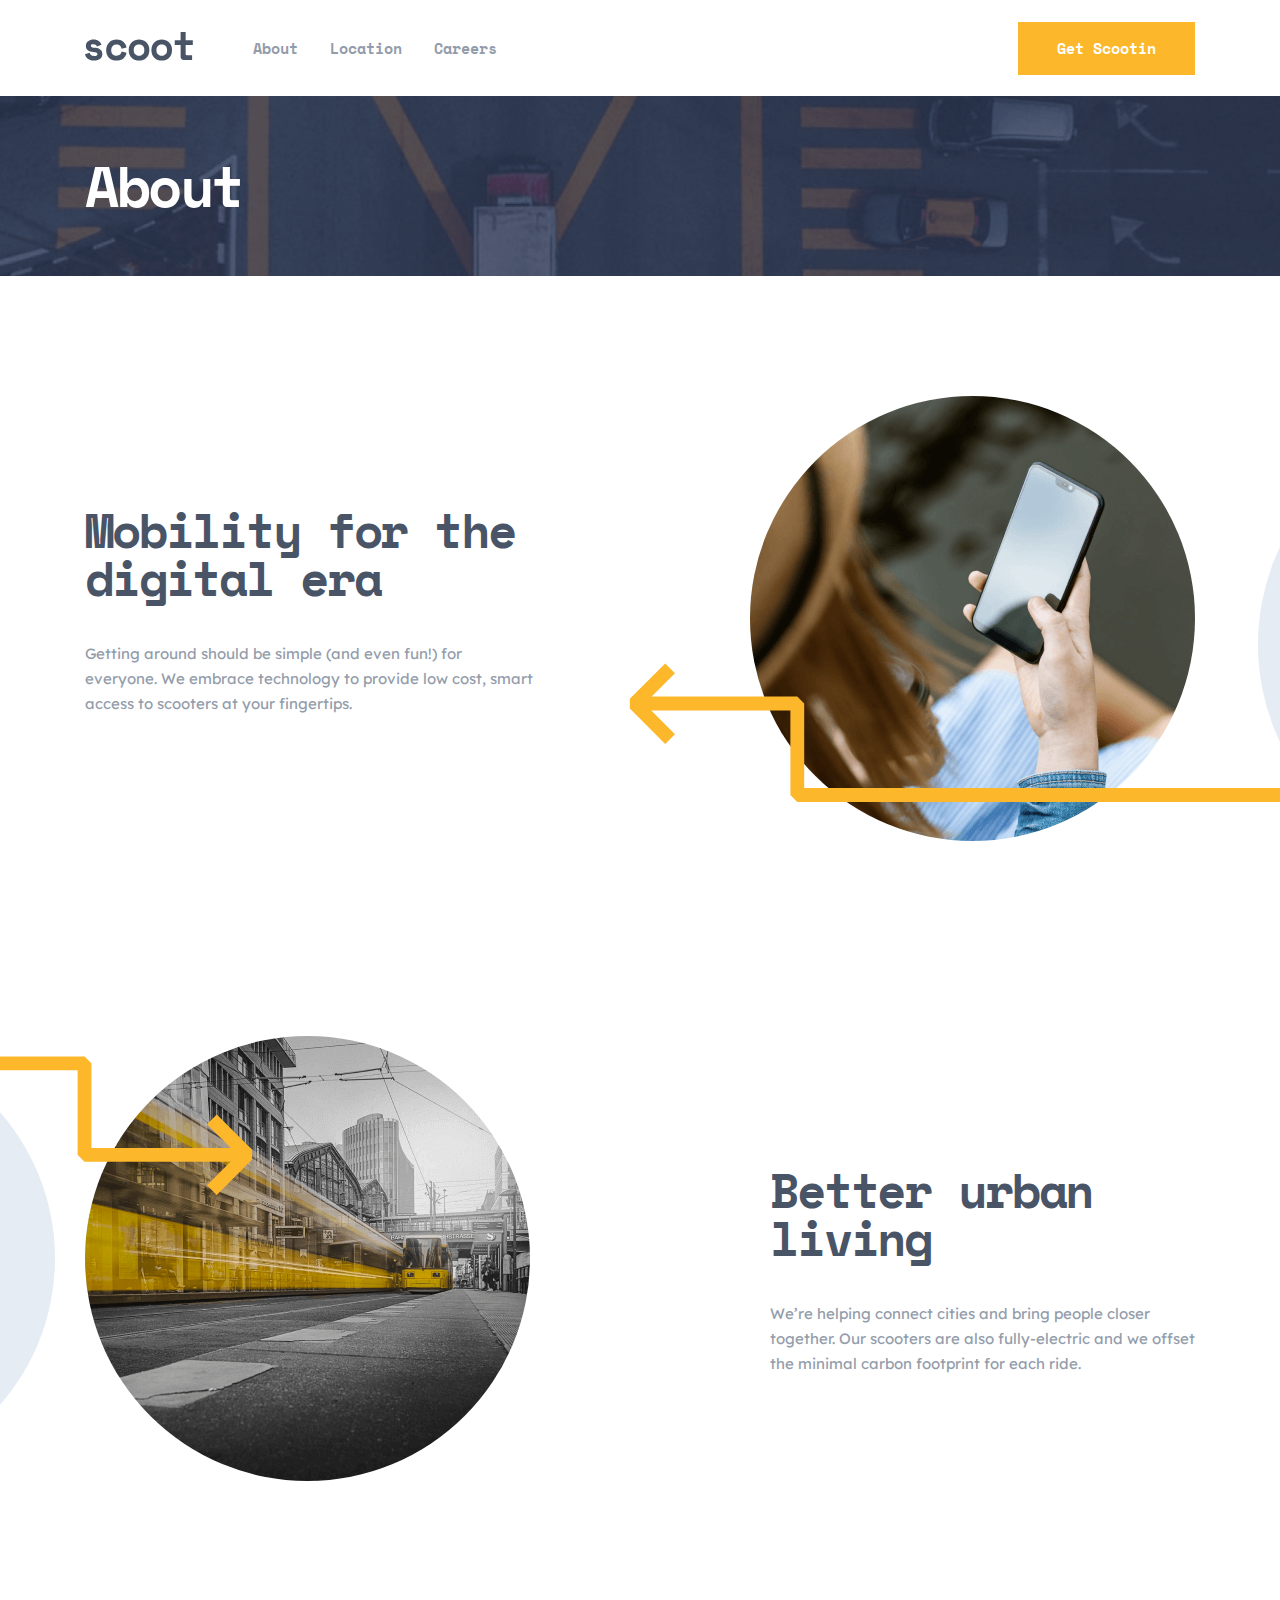
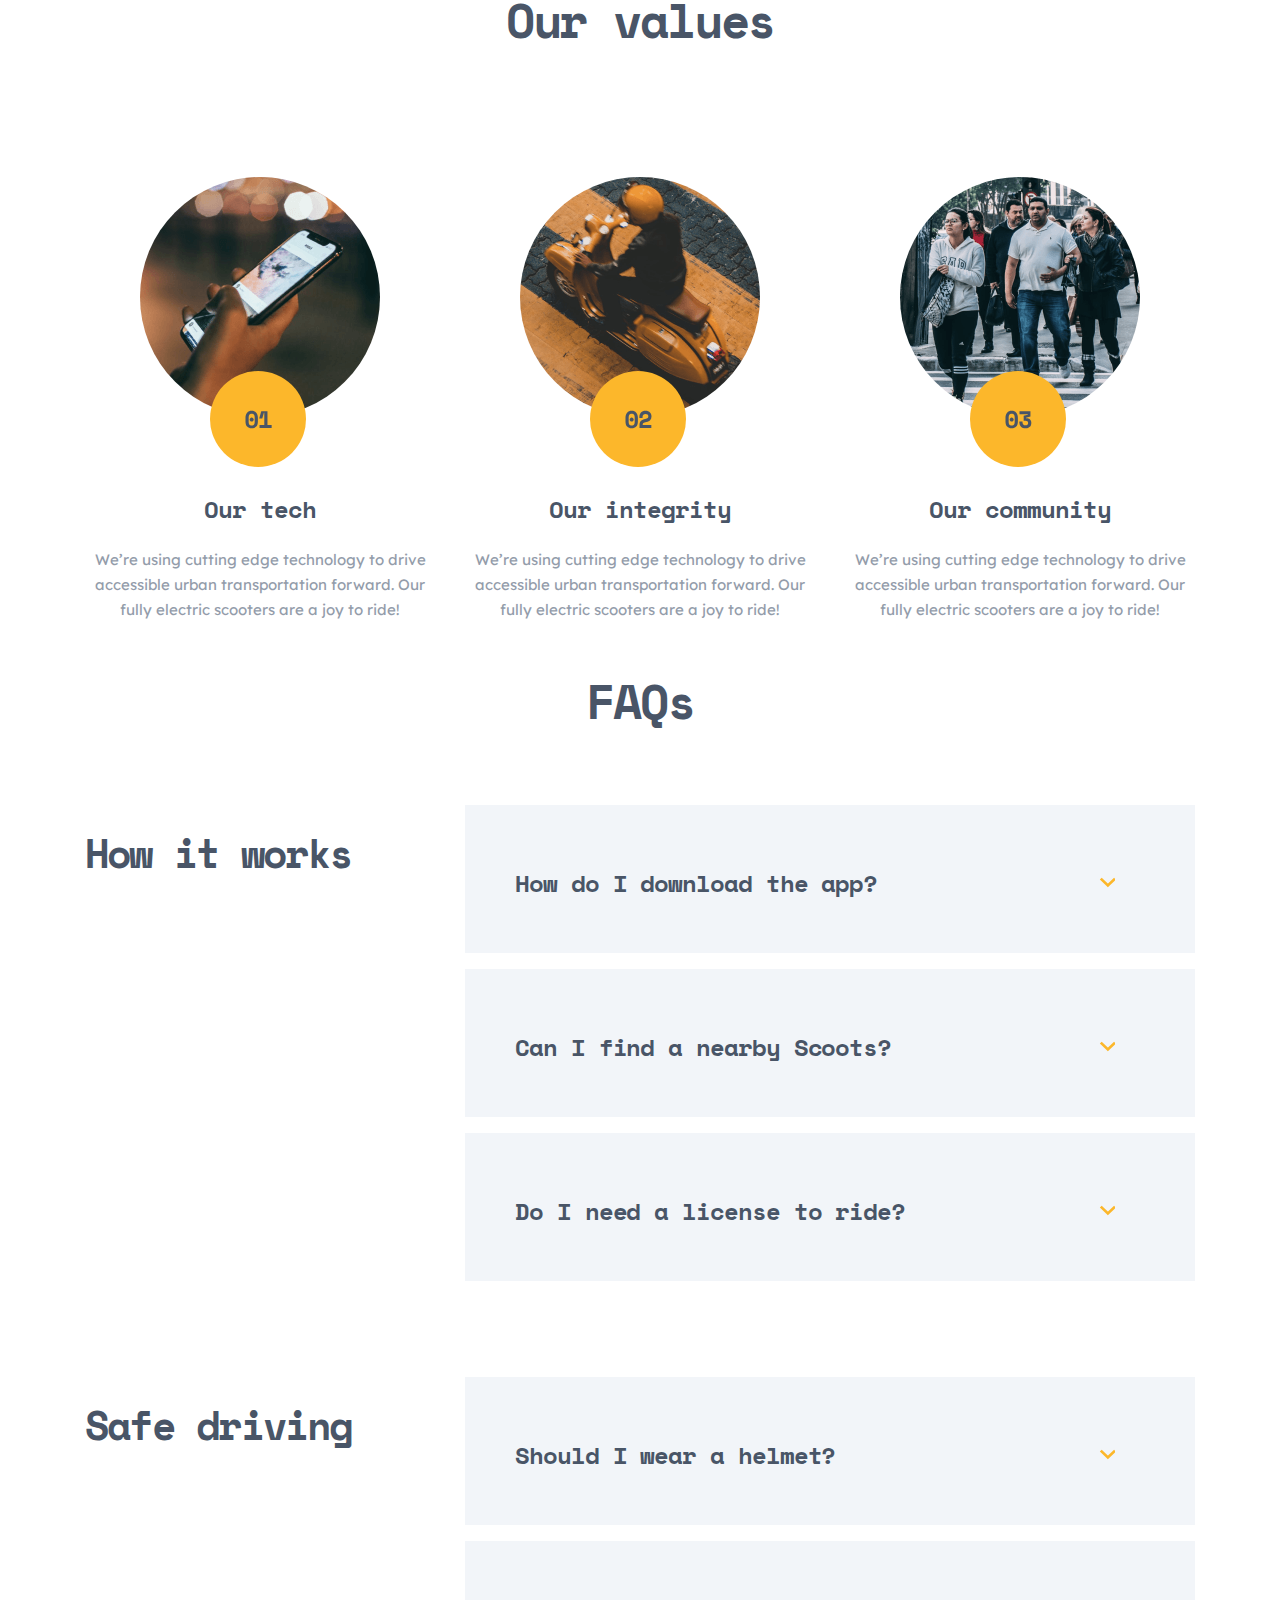
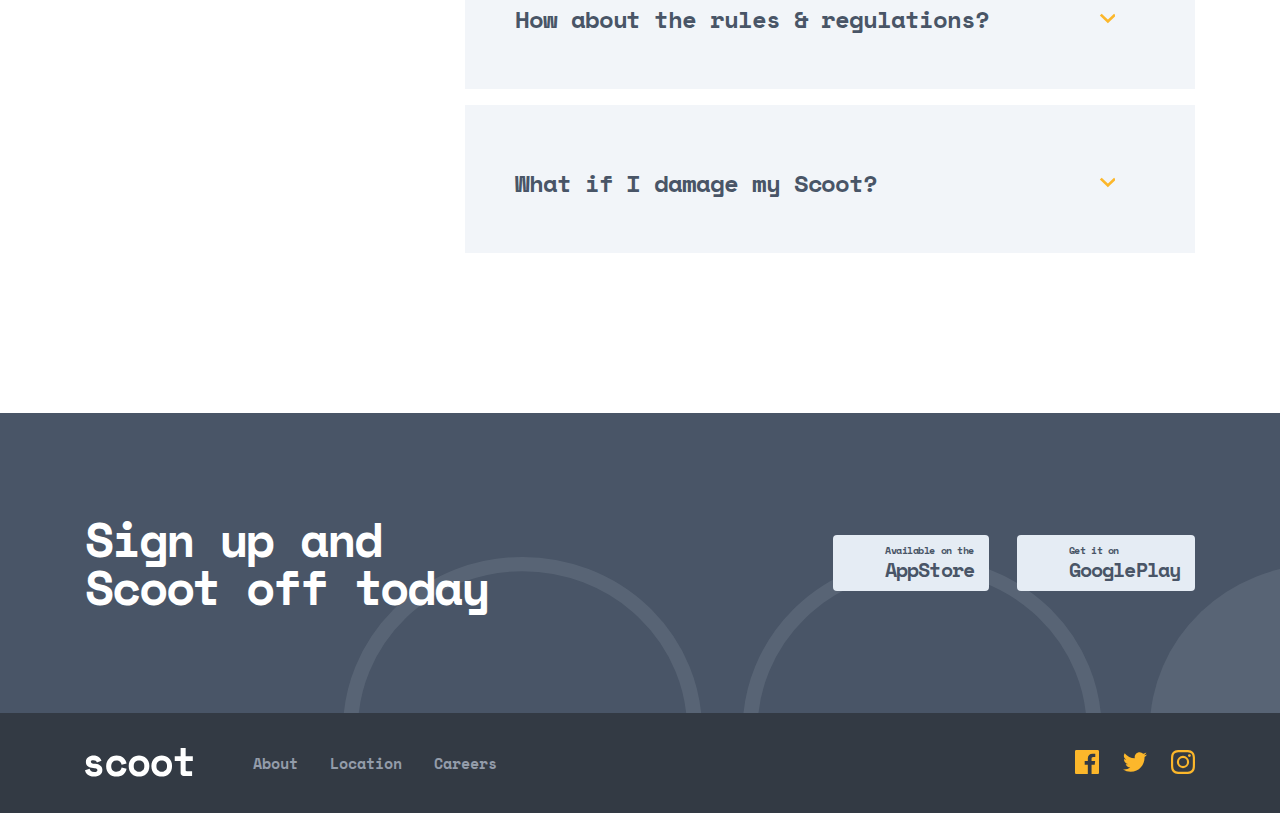
==== commit 7d1f5dc6: "Change rigth % in after" ====
--- a/about.html
+++ b/about.html
@@ -7,9 +7,9 @@
     <meta name="viewport" content="width=device-width, initial-scale=1.0">
     <title>About</title>
 
-    <link rel="stylesheet" href="./css/normalize.css">
-    <link rel="stylesheet" href="./css/main.css">
-    <!-- <link rel="stylesheet" href="./css/main.min.css"> -->
+    <!-- <link rel="stylesheet" href="./css/normalize.css"> -->
+    <!-- <link rel="stylesheet" href="./css/main.css"> -->
+    <link rel="stylesheet" href="./css/main.min.css">
 </head>
 
 <body>
@@ -36,13 +36,13 @@
 
 
                         <li class="site-nav__item">
-                            <a class="site-nav__link" href="#">
+                            <a class="site-nav__link" href="./location.html">
                                 Location
                             </a>
                         </li>
 
                         <li class="site-nav__item">
-                            <a class="site-nav__link" href="#">
+                            <a class="site-nav__link" href="./careers.html">
                                 Careers
                             </a>
                         </li>
@@ -58,7 +58,7 @@
     <!-- SITE HEADER END -->
 
     <!-- SITE MAIN START -->
-    <main class="site-about">
+    <main class="site-main">
         <section class="about-section">
             <div class="container">
                 <div class="about-section__about">
@@ -95,8 +95,7 @@
                 <div class="better-section__better">
                     <div class="better-section__img">
                         <img class="better-section__images" src="./images/better.png" width="445" height="445"
-                        srcset="./images/better.png 1x, ./images/better@2x.png 2x"
-                            alt="better">
+                            srcset="./images/better.png 1x, ./images/better@2x.png 2x" alt="better">
                     </div>
                     <div class="better-section__card">
                         <h2 class="better-section__title">
@@ -305,13 +304,13 @@
 
 
                             <li class="site-nav__item">
-                                <a class="site-nav__link" href="#">
+                                <a class="site-nav__link" href="./location.html">
                                     Location
                                 </a>
                             </li>
 
                             <li class="site-nav__item">
-                                <a class="site-nav__link" href="#">
+                                <a class="site-nav__link" href="./careers.html">
                                     Careers
                                 </a>
                             </li>
--- a/css/main.css
+++ b/css/main.css
@@ -1,10 +1,10 @@
 /* VARIABLES */
 
-:root{
-  --text-color : #939CAA;
-  --title-color : #495567;
-  --white-color : #FFF;
-  --link-bg-color : #FCB72B;
+:root {
+  --text-color: #939CAA;
+  --title-color: #495567;
+  --white-color: #FFF;
+  --link-bg-color: #FCB72B;
   --second-font-family: "Lexend Deca", "Arial", sans-serif;
   --font-size: 15px;
   --font-weight: 700;
@@ -14,38 +14,43 @@
   font-family: "Space Mono";
   font-style: normal;
   font-weight: 400;
-  src: url("../fonts/space-mono-v11-latin-regular.woff2") format("woff2"), 
-       url("../fonts/space-mono-v11-latin-regular.woff") format("woff");
-}
+  src: url("../fonts/space-mono-v11-latin-regular.woff2") format("woff2"),
+    url("../fonts/space-mono-v11-latin-regular.woff") format("woff");
+}
+
 @font-face {
   font-family: "Space Mono";
   font-style: normal;
   font-weight: 700;
-  src: url("../fonts/space-mono-v11-latin-700.woff2") format("woff2"), 
-       url("../fonts/space-mono-v11-latin-700.woff") format("woff"); 
+  src: url("../fonts/space-mono-v11-latin-700.woff2") format("woff2"),
+    url("../fonts/space-mono-v11-latin-700.woff") format("woff");
 }
 
 @font-face {
   font-family: "Lexend Deca";
   font-style: normal;
   font-weight: 400;
-  src: url("../fonts/lexend-deca-v16-latin-regular.woff2") format("woff2"), 
-       url("../fonts/lexend-deca-v16-latin-regular.woff") format("woff"); 
+  src: url("../fonts/lexend-deca-v16-latin-regular.woff2") format("woff2"),
+    url("../fonts/lexend-deca-v16-latin-regular.woff") format("woff");
 }
 
 /* GENERAL */
 
-html{
+* {
+  box-sizing: border-box;
+
+}
+
+html {
   height: 100%;
-  box-sizing: border-box;
-}
-
-img{
+}
+
+img {
   display: block;
   height: auto;
 }
 
-body{
+body {
   display: flex;
   flex-direction: column;
   height: 100%;
@@ -69,7 +74,7 @@
   overflow: hidden;
 }
 
-a{
+a {
   text-decoration: none;
 }
 
@@ -81,7 +86,7 @@
 
 /* CONTAINER */
 
-.container{
+.container {
   max-width: 1150px;
   margin-right: auto;
   margin-left: auto;
@@ -90,43 +95,43 @@
 }
 
 /* STICKY-FOOTER */
-.site-main{
+.site-main {
   flex-grow: 1;
 }
 
 /* SITE HEADER START */
 
-.site-header{
+.site-header {
   padding-top: 22px;
   padding-bottom: 21px;
   background-color: var(--white-color);
 }
 
-.site-header__inner{
-  display: flex;
-  align-items: center;
-}
-
-.header-logo{
+.site-header__inner {
+  display: flex;
+  align-items: center;
+}
+
+.header-logo {
   color: var(--title-color);
 }
 
-.site-logo__img{
+.site-logo__img {
   width: 108px;
   height: 29px;
   margin-right: 60px;
 }
 
-.site-nav__list{
-  display: flex;
-  align-items: center;
-}
-
-.site-nav__item:not(:last-child){
+.site-nav__list {
+  display: flex;
+  align-items: center;
+}
+
+.site-nav__item:not(:last-child) {
   margin-right: 32px;
 }
 
-.site-nav__link{
+.site-nav__link {
   display: inline-block;
   font-weight: var(--font-weight);
   font-size: var(--font-size);
@@ -135,12 +140,12 @@
   transition: all 0.5s ease;
 }
 
-.site-nav__link:hover{
+.site-nav__link:hover {
   color: var(--link-bg-color);
   transition: all 0.5s ease;
 }
 
-.get-link{
+.get-link {
   display: inline-block;
   padding: 11px 36px;
   margin-left: auto;
@@ -153,7 +158,7 @@
   transition: all 0.5s ease;
 }
 
-.get-link:hover{
+.get-link:hover {
   color: var(--link-bg-color);
   background-color: var(--white-color);
   transition: all 0.5s ease;
@@ -161,7 +166,7 @@
 
 /* INTRO SECTION START */
 
-.intro{
+.intro {
   padding: 153px 0;
   background-image: url("../images/hero-circles.svg"), url("../images/hero-bgi.png");
   background-size: 234px 62px, cover;
@@ -169,11 +174,12 @@
   background-position: calc(50% + 631px) calc(50% + 140px), center;
 }
 
-.intro__inner{
+.intro__inner {
   width: 500px;
-}
-
-.intro__title{
+  color: #a5a5a5;
+}
+
+.intro__title {
   margin-bottom: 40px;
   font-weight: var(--font-weight);
   font-size: 56px;
@@ -182,12 +188,12 @@
   color: var(--white-color);
 }
 
-.intro__text-box{
+.intro__text-box {
   width: 405px;
   margin-left: 95px;
 }
 
-.intro__text{
+.intro__text {
   position: relative;
   z-index: 1;
   display: flex;
@@ -198,7 +204,7 @@
   color: #FFFFFF;
 }
 
-.intro__text::before{
+.intro__text::before {
   position: absolute;
   top: 43%;
   left: -64%;
@@ -209,7 +215,7 @@
   content: "";
 }
 
-.intro__text::after{
+.intro__text::after {
   position: absolute;
   top: 43%;
   right: -118%;
@@ -224,19 +230,19 @@
 
 /* FEATURES SECTION START */
 
-.features{
+.features {
   padding-top: 160px;
   padding-bottom: 200px;
 }
 
-.faetures__list{
+.faetures__list {
   position: relative;
   z-index: 5;
   display: flex;
   align-items: center;
 }
 
-.faetures__list::before{
+.faetures__list::before {
   position: absolute;
   top: 41px;
   left: -14%;
@@ -247,11 +253,11 @@
   content: "";
 }
 
-.features__item{
+.features__item {
   width: 350px;
 }
 
-.features__item::before{
+.features__item::before {
   display: block;
   width: 96px;
   height: 96px;
@@ -263,19 +269,19 @@
   background-position: top left;
 }
 
-.features__item:nth-child(2)::before{
+.features__item:nth-child(2)::before {
   background-image: url("../images/scooter.svg");
 }
 
-.features__item:nth-child(3)::before{
+.features__item:nth-child(3)::before {
   background-image: url("../images/ride.svg");
 }
 
-.features__item:not(:last-child){
+.features__item:not(:last-child) {
   margin-right: 30px;
 }
 
-.features__title{
+.features__title {
   margin-bottom: 27px;
   font-weight: var(--font-weight);
   font-size: 24px;
@@ -284,7 +290,7 @@
   color: var(--title-color);
 }
 
-.features__text{
+.features__text {
   margin: 0;
   font-family: var(--second-font-family);
   font-weight: 400;
@@ -295,11 +301,11 @@
 
 /* USE SECTION START */
 
-.use{
+.use {
   padding-bottom: 200px;
 }
 
-.item{
+.item {
   position: relative;
   z-index: 1;
   display: flex;
@@ -307,7 +313,7 @@
   justify-content: space-between;
 }
 
-.item:nth-child(1):after{
+.item:nth-child(1):after {
   position: absolute;
   z-index: 3;
   bottom: 7px;
@@ -320,7 +326,7 @@
   background-repeat: no-repeat;
 }
 
-.item:nth-child(2)::before{
+.item:nth-child(2)::before {
   position: absolute;
   z-index: 3;
   top: 0;
@@ -333,7 +339,7 @@
   background-repeat: no-repeat;
 }
 
-.item:nth-child(3):after{
+.item:nth-child(3):after {
   position: absolute;
   z-index: 3;
   top: 19%;
@@ -346,15 +352,15 @@
   background-repeat: no-repeat;
 }
 
-.item:not(:last-child){
+.item:not(:last-child) {
   margin-bottom: 160px;
 }
 
-.item__inner{
+.item__inner {
   width: 445px;
 }
 
-.item__title{
+.item__title {
   margin: 0;
   margin-bottom: 24px;
   font-weight: var(--font-weight);
@@ -364,7 +370,7 @@
   color: var(--title-color);
 }
 
-.item__text{
+.item__text {
   margin: 0;
   margin-bottom: 40px;
   font-family: var(--second-font-family);
@@ -373,7 +379,7 @@
   color: var(--text-color);
 }
 
-.item__link{
+.item__link {
   display: inline-block;
   padding: 11px 41px;
   font-weight: var(--font-weight);
@@ -385,41 +391,43 @@
   transition: all 0.5s ease;
 }
 
-.item__link:hover{
+.item__link:hover {
   color: var(--link-bg-color);
   background-color: var(--white-color);
   transition: all 0.5s ease;
 }
 
-.item__img{
+.item__img {
   border-radius: 50%;
   box-shadow: 500px 0 0 0 #E5ECF4;
 }
 
-.item__img--coming{
+.item__img--coming {
   box-shadow: -500px 0 0 0 #E5ECF4;
 }
 
 /* SITE FOOTER start */
 
-.site-footer__top{
+.site-footer__top {
   padding: 102px 0;
-  background-image: url("../images/footer-bgi.svg");
-  background-repeat: no-repeat;
-  background-size: cover;
-}
-
-.site-footer__top-inner{
+  background-color: #495567;
+  background-image: url("../images/footer-circles.svg");
+  background-repeat: no-repeat;
+  background-size: 1153px 347px;
+  background-position: calc(50% + 278px) 143px;
+}
+
+.site-footer__top-inner {
   display: flex;
   justify-content: space-between;
   align-items: center;
 }
 
-.site-footer__title-box{
+.site-footer__title-box {
   width: 415px;
 }
 
-.site-footer__title{
+.site-footer__title {
   margin: 0;
   font-weight: var(--font-weight);
   font-size: 48px;
@@ -428,7 +436,7 @@
   color: var(--white-color);
 }
 
-.install__link{
+.install__link {
   position: relative;
   display: inline-block;
   padding: 8px 15px 9px 52px;
@@ -436,7 +444,7 @@
   border-radius: 4px;
 }
 
-.install__link::before{
+.install__link::before {
   position: absolute;
   top: 14px;
   left: 16px;
@@ -449,15 +457,15 @@
   background-repeat: no-repeat;
 }
 
-.install__link:nth-child(2)::before{
+.install__link:nth-child(2)::before {
   background-image: url("../images/play-market-icon.svg");
 }
 
-.install__link--appstore{
+.install__link--appstore {
   margin-right: 18px;
 }
 
-.install__top-strong{
+.install__top-strong {
   display: block;
   font-weight: var(--font-weight);
   font-size: 10px;
@@ -466,7 +474,7 @@
   color: var(--title-color);
 }
 
-.install__bottom-strong{
+.install__bottom-strong {
   display: block;
   font-weight: var(--font-weight);
   font-size: 20px;
@@ -475,38 +483,38 @@
   color: var(--title-color);
 }
 
-.site-footer__bottom{
+.site-footer__bottom {
   padding-top: 35px;
   padding-bottom: 33px;
   background-color: #333A44;
 }
 
-.site-footer__bottom-inner{
-  display: flex;
-  align-items: center;
-}
-
-.footer-logo{
+.site-footer__bottom-inner {
+  display: flex;
+  align-items: center;
+}
+
+.footer-logo {
   color: var(--white-color);
 }
 
-.site-footer__social{
+.site-footer__social {
   display: flex;
   align-items: center;
   margin-left: auto;
 }
 
-.site-footer__social-link:not(:last-child){
+.site-footer__social-link:not(:last-child) {
   margin-right: 24px;
 }
 
-.site-footer__social-link{
+.site-footer__social-link {
   display: inline-block;
   color: #FCB72B;
   transition: all 0.5s ease;
 }
 
-.site-footer__social-link:hover{
+.site-footer__social-link:hover {
   color: #E5ECF4;
   transition: all 0.5s ease;
 }
@@ -523,8 +531,6 @@
 }
 
 .about-section__title {
-  font-family: "Space Mono";
-  font-style: normal;
   font-weight: 700;
   font-size: 56px;
   margin: 0;
@@ -559,8 +565,6 @@
 }
 
 .mobile-section__title {
-  font-family: "Space Mono";
-  font-style: normal;
   font-weight: 700;
   margin: 0;
   padding-bottom: 24px;
@@ -648,8 +652,6 @@
 }
 
 .better-section__title {
-  font-family: "Space Mono";
-  font-style: normal;
   font-weight: 700;
   font-size: 48px;
   line-height: 48px;
@@ -659,16 +661,12 @@
 
 .better-section__text {
   font-family: var(--second-font-family);
-  font-style: normal;
-  font-weight: 400;
   font-size: 15px;
   line-height: 25px;
   color: #939CAA;
 }
 
 .values-section__text {
-  font-family: "Space Mono";
-  font-style: normal;
   font-weight: 700;
   font-size: 48px;
   line-height: 48px;
@@ -678,17 +676,14 @@
   color: #495567;
 }
 
-.values-section__our{
+.values-section__our {
   display: flex;
   justify-content: space-between;
-  /* align-items: center; */
-  /* text-align: center;   */
 }
 
 .values-section__list {
   width: 350px;
-padding-top: 85px;
-  /* text-align: center; */
+  padding-top: 85px;
 }
 
 .values-section__images {
@@ -735,7 +730,6 @@
   left: 70px;
   position: absolute;
   z-index: 3;
-
 }
 
 
@@ -767,10 +761,6 @@
   z-index: 3;
 
 }
-
-
-
-
 
 .values-section__texts {
   text-align: center;
@@ -787,28 +777,27 @@
 }
 
 .values-section__item {
-  font-family:var(--second-font-family);
+  font-family: var(--second-font-family);
   font-style: normal;
   font-weight: 400;
   font-size: 15px;
   line-height: 25px;
   text-align: center;
   color: #939CAA;
-
 }
 
 .details-section {
   padding-bottom: 160px;
 }
 
-.details-section__harf{
-font-weight: 700;
-font-size: 48px;
-line-height: 48px;
-text-align: center;
-letter-spacing: -2.14286px;
-color: #495567;
-margin-bottom: 64px;
+.details-section__harf {
+  font-weight: 700;
+  font-size: 48px;
+  line-height: 48px;
+  text-align: center;
+  letter-spacing: -2.14286px;
+  color: #495567;
+  margin-bottom: 64px;
 }
 
 .details-section__wrapper {
@@ -817,46 +806,42 @@
   align-items: start;
 }
 
-.details-section__wrapper--first{
+.details-section__wrapper--first {
   margin-bottom: 64px;
 }
 
-.details-section__works{
-font-weight: 700;
-font-size: 40px;
-line-height: 48px;
-letter-spacing: -1.78571px;
-color: #495567;
-}
-
-.details-section__details{
+.details-section__works {
+  font-weight: 700;
+  font-size: 40px;
+  line-height: 48px;
+  letter-spacing: -1.78571px;
+  color: #495567;
+}
+
+.details-section__details {
   display: block;
   background: #F2F5F9;
   width: 730px;
- padding: 32px 40px 24px 40px;
- margin: 16px 0;
-}
-/* 
-.section-details__app{
-  margin-bottom: 64px;
-} */
-
-
-.details-section__summary{
+  padding: 32px 40px 24px 40px;
+  margin: 16px 0;
+}
+
+
+.details-section__summary {
   display: flex;
   justify-content: space-between;
   align-items: center;
-font-weight: 700;
-font-size: 24px;
-line-height: 28px;
-letter-spacing: -1.07143px;
-color: #495567;
-list-style: none;
-padding: 32px 40px 32px 10px;
-
-}
-
-.details-section__details[open] .details-section__summary img{
+  font-weight: 700;
+  font-size: 24px;
+  line-height: 28px;
+  letter-spacing: -1.07143px;
+  color: #495567;
+  list-style: none;
+  padding: 32px 40px 32px 10px;
+
+}
+
+.details-section__details[open] .details-section__summary img {
   transform: rotate(180deg);
 }
 
@@ -864,15 +849,257 @@
   transition: all 0.3s linear;
 }
 
-.details-section__details--last{
+.details-section__details--last {
   margin-bottom: 0;
 }
 
-.details-section__text{
-  font-family:var(--second-font-family);
-font-weight: 400;
-font-size: 15px;
-line-height: 25px;
-color: #495567;
-
-}
+.details-section__text {
+  font-family: var(--second-font-family);
+  font-weight: 400;
+  font-size: 15px;
+  line-height: 25px;
+  color: #495567;
+
+}
+
+
+
+/* LOCATION PAGE START */
+
+.location {
+  padding-bottom: 120px;
+}
+
+.location__top-box {
+  margin-bottom: 100px;
+  padding: 72px 0;
+  background-image: url("../images/location-bgi.png");
+  background-size: cover;
+  background-repeat: no-repeat;
+}
+
+.location__top-inner {
+  position: relative;
+  z-index: 1;
+}
+
+.location__top-inner::after {
+  position: absolute;
+  z-index: 3;
+  top: 0;
+  right: -14.5%;
+  width: 234px;
+  height: 62px;
+  content: "";
+  background-image: url("../images/hero-circles.svg");
+  background-repeat: no-repeat;
+  background-size: contain;
+}
+
+.location__title {
+  margin: 0;
+  font-weight: var(--font-weight);
+  font-size: 56px;
+  line-height: 56px;
+  letter-spacing: -2.5px;
+  color: var(--white-color);
+}
+
+.location__bottom-box {
+  margin-top: 120px;
+  display: flex;
+  align-items: center;
+}
+
+.location__title-box {
+  width: 351px;
+}
+
+.location__heading {
+  margin: 0;
+  font-weight: var(--font-weight);
+  font-size: 48px;
+  line-height: 48px;
+  letter-spacing: -2.14286px;
+  color: var(--title-color);
+}
+
+.location__text-box {
+  margin-right: auto;
+  margin-left: 30px;
+  width: 445px;
+}
+
+.location__text {
+  margin: 0;
+  font-family: var(--second-font-family);
+  font-size: var(--font-size);
+  line-height: 25px;
+  color: var(--text-color);
+}
+
+.location__link {
+  display: inline-block;
+  padding: 11px 41px;
+  font-weight: var(--font-weight);
+  font-size: var(--font-size);
+  line-height: 25px;
+  color: var(--white-color);
+  background-color: var(--link-bg-color);
+  border: 3px solid var(--link-bg-color);
+  transition: all 0.5s ease;
+}
+
+.location__link:hover {
+  color: var(--link-bg-color);
+  background-color: var(--white-color);
+  transition: all 0.5s ease;
+}
+
+
+/* ------------------------ Careers section start ------------------ */
+
+
+.careers-section__bg {
+  background-image: url(../images/careersbg.png);
+  background-repeat: no-repeat;
+  background-size: cover;
+  padding: 62px 0 62px 0;
+
+}
+
+.careers-section__img-left {
+  background-image: url(../images/careersleft.svg);
+  background-repeat: no-repeat;
+  background-size: contain;
+  background-position: calc(50% + 610px);
+}
+
+.careers-section__title {
+  font-weight: 700;
+  font-size: 56px;
+  margin: 0;
+  line-height: 56px;
+  letter-spacing: -2.5px;
+  color: #FFFFFF;
+}
+
+.careers-section__wrapper {
+  margin-top: 120px;
+  padding-bottom: 100px;
+}
+
+.careers-section__care {
+  display: flex;
+  justify-content: space-between;
+  align-items: center;
+  position: relative;
+  z-index: 1;
+}
+
+.careers-section__join {
+  font-weight: 700;
+  font-size: 48px;
+  line-height: 48px;
+  letter-spacing: -2.14286px;
+  color: #495567;
+}
+
+.careers-section__were {
+  font-family: var(--second-font-family);
+  font-weight: 400;
+  font-size: 15px;
+  margin-bottom: 40px;
+  line-height: 25px;
+  color: #939CAA;
+}
+
+.careers-section__href {
+  padding: 14px 48px;
+  background: #FCB72B;
+  font-weight: 700;
+  font-size: 15px;
+  line-height: 25px;
+  text-align: center;
+  color: #fff;
+}
+
+.careers-section__href:hover {
+  background: #fff;
+  padding: 11px 45px;
+  border: 3px solid #FCB72B;
+  color: #FCB72B;
+}
+
+.careers-section__image {
+  box-shadow: 500px 0 0 0 #E5ECF4;
+  border-radius: 50%;
+}
+
+.careers-section__care::after {
+  position: absolute;
+  content: "";
+  background-image: url("../images/join-arrow.svg");
+  background-repeat: no-repeat;
+  background-size: 734px 138px;
+  right: -150px;
+  bottom: 10px;
+  z-index: 3;
+  width: 734px;
+  height: 138px;
+}
+
+.apply-section {
+  padding: 120px 0;
+}
+
+.apply-section__wrapper {
+  display: flex;
+  justify-content: space-between;
+  align-items: center;
+  background: #F2F5F9;
+  padding: 32px 64px 35px 40px;
+  margin-bottom: 24px;
+}
+
+.apply-section__wrapper:last-child {
+  margin-bottom: 0;
+
+}
+
+.apply-section__title {
+  margin: 0 0 8px 0;
+  font-weight: 700;
+  font-size: 24px;
+  line-height: 28px;
+  letter-spacing: -1.07143px;
+  color: #495567;
+}
+
+.apply-section__text {
+  margin: 0;
+  font-family: var(--second-font-family);
+  font-weight: 400;
+  font-size: 15px;
+  line-height: 25px;
+  color: #495567;
+}
+
+.apply-section__href {
+  background: #FCB72B;
+  padding: 14px 66px;
+  font-weight: 700;
+  font-size: 15px;
+  line-height: 25px;
+  text-align: center;
+  color: #FFFFFF;
+}
+
+.apply-section__href:hover {
+  padding: 11px 63px;
+  border: 3px solid #FCB72B;
+  background: #F2F5F9;
+  color: #FCB72B;
+}
+
+/* ------------------------ Careers section start ------------------ */--- a/css/main.min.css
+++ b/css/main.min.css
@@ -0,0 +1,2 @@
+/*! normalize.css v8.0.1 | MIT License | github.com/necolas/normalize.css */button,hr,input{overflow:visible}progress,sub,sup{vertical-align:baseline}[type=checkbox],[type=radio],legend{box-sizing:border-box;padding:0}html{line-height:1.15;-webkit-text-size-adjust:100%}body{margin:0}details,main{display:block}h1{font-size:2em;margin:.67em 0}hr{box-sizing:content-box;height:0}code,kbd,pre,samp{font-family:monospace,monospace;font-size:1em}a{background-color:transparent}abbr[title]{border-bottom:none;text-decoration:underline;text-decoration:underline dotted}b,strong{font-weight:bolder}small{font-size:80%}sub,sup{font-size:75%;line-height:0;position:relative}sub{bottom:-.25em}sup{top:-.5em}img{border-style:none}button,input,optgroup,select,textarea{font-family:inherit;font-size:100%;line-height:1.15;margin:0}button,select{text-transform:none}[type=button],[type=reset],[type=submit],button{-webkit-appearance:button}[type=button]::-moz-focus-inner,[type=reset]::-moz-focus-inner,[type=submit]::-moz-focus-inner,button::-moz-focus-inner{border-style:none;padding:0}[type=button]:-moz-focusring,[type=reset]:-moz-focusring,[type=submit]:-moz-focusring,button:-moz-focusring{outline:ButtonText dotted 1px}fieldset{padding:.35em .75em .625em}legend{color:inherit;display:table;max-width:100%;white-space:normal}textarea{overflow:auto}[type=number]::-webkit-inner-spin-button,[type=number]::-webkit-outer-spin-button{height:auto}[type=search]{-webkit-appearance:textfield;outline-offset:-2px}[type=search]::-webkit-search-decoration{-webkit-appearance:none}::-webkit-file-upload-button{-webkit-appearance:button;font:inherit}summary{display:list-item}[hidden],template{display:none}
+body,html{height:100%}body,ul{margin:0}.get-link:hover,.site-header{background-color:var(--white-color)}.intro__text::after,.intro__text::before{top:43%;z-index:3;position:absolute;content:""}.intro,.intro__text::after{background-repeat:no-repeat}.mobile-section__text,.values-section__item{font-style:normal;font-family:var(--second-font-family)}.apply-section__text,.better-section__text,.careers-section__were,.details-section__text,.features__text,.intro__text,.item__text,.location__text,.mobile-section__text,.values-section__item{font-family:var(--second-font-family)}:root{--text-color:#939CAA;--title-color:#495567;--white-color:#FFF;--link-bg-color:#FCB72B;--second-font-family:"Lexend Deca","Arial",sans-serif;--font-size:15px;--font-weight:700}@font-face{font-family:"Space Mono";font-style:normal;font-weight:400;src:url("../fonts/space-mono-v11-latin-regular.woff2") format("woff2"),url("../fonts/space-mono-v11-latin-regular.woff") format("woff")}@font-face{font-family:"Space Mono";font-style:normal;font-weight:700;src:url("../fonts/space-mono-v11-latin-700.woff2") format("woff2"),url("../fonts/space-mono-v11-latin-700.woff") format("woff")}@font-face{font-family:"Lexend Deca";font-style:normal;font-weight:400;src:url("../fonts/lexend-deca-v16-latin-regular.woff2") format("woff2"),url("../fonts/lexend-deca-v16-latin-regular.woff") format("woff")}*{-webkit-box-sizing:border-box;box-sizing:border-box}img{display:block;height:auto}body{display:-webkit-box;display:-ms-flexbox;display:flex;-webkit-box-orient:vertical;-webkit-box-direction:normal;-ms-flex-direction:column;flex-direction:column;padding:0;font-family:"Space Mono","Courier New",monospace;font-weight:400;overflow-x:hidden}.visually-hidden{position:absolute;width:1px;height:1px;margin:-1px;padding:0;border:0;white-space:nowrap;-webkit-clip-path:inset(100%);clip-path:inset(100%);clip:rect(0 0 0 0);overflow:hidden}a{text-decoration:none}ul{padding-left:0;list-style:none}.container{max-width:1150px;margin-right:auto;margin-left:auto;padding-right:20px;padding-left:20px}.site-main{-webkit-box-flex:1;-ms-flex-positive:1;flex-grow:1}.site-header{padding-top:22px;padding-bottom:21px}.site-header__inner,.site-nav__list{display:-webkit-box;display:-ms-flexbox;display:flex;-webkit-box-align:center;-ms-flex-align:center;align-items:center}.get-link,.site-nav__link{display:inline-block;font-size:var(--font-size);line-height:25px;font-weight:var(--font-weight)}.header-logo{color:var(--title-color)}.site-logo__img{width:108px;height:29px;margin-right:60px}.site-nav__item:not(:last-child){margin-right:32px}.site-nav__link{color:var(--text-color);-webkit-transition:.5s;-o-transition:.5s;transition:.5s}.get-link,.site-nav__link:hover{-webkit-transition:.5s;-o-transition:.5s}.site-nav__link:hover{color:var(--link-bg-color);transition:.5s}.get-link{padding:11px 36px;margin-left:auto;color:var(--white-color);background-color:var(--link-bg-color);border:3px solid #fcb72b;transition:.5s}.faetures__list,.intro__text{display:-webkit-box;display:-ms-flexbox;position:relative}.get-link:hover{color:var(--link-bg-color);-webkit-transition:.5s;-o-transition:.5s;transition:.5s}.intro{padding:153px 0;background-image:url("../images/hero-circles.svg"),url("../images/hero-bgi.png");background-size:234px 62px,cover;background-position:calc(50% + 631px) calc(50% + 140px),center}.features,.use{padding-bottom:200px}.intro__inner{width:500px;color:#a5a5a5}.intro__title{margin-bottom:40px;font-weight:var(--font-weight);font-size:56px;line-height:56px;letter-spacing:-2.5px;color:var(--white-color)}.intro__text-box{width:405px;margin-left:95px}.intro__text{z-index:1;display:flex;margin-bottom:40px;font-size:15px;line-height:25px;color:#fff}.intro__text::before{left:-64%;width:203px;height:15px;background-color:var(--link-bg-color)}.intro__text::after{right:-118%;width:447px;height:138px;background-image:url("../images/hero-arrow.svg");background-size:447px 138px}.features{padding-top:160px}.faetures__list{z-index:5;display:flex;-webkit-box-align:center;-ms-flex-align:center;align-items:center}.faetures__list::before{position:absolute;top:41px;left:-14%;z-index:-1;width:974px;height:15px;background-color:#e5ecf4;content:""}.features__item{width:350px}.features__item::before{display:block;width:96px;height:96px;margin-bottom:40px;content:"";background-image:url("../images/locate.svg");background-size:contain;background-repeat:no-repeat;background-position:top left}.item:first-child:after,.item:nth-child(2)::before,.item:nth-child(3):after{z-index:3;width:735px;height:138px;background-size:735px 138px;background-repeat:no-repeat;position:absolute;content:""}.features__item:nth-child(2)::before{background-image:url("../images/scooter.svg")}.features__item:nth-child(3)::before{background-image:url("../images/ride.svg")}.features__item:not(:last-child){margin-right:30px}.features__title{margin-bottom:27px;font-weight:var(--font-weight);font-size:24px;line-height:28px;letter-spacing:-1.07143px;color:var(--title-color)}.features__text{margin:0;font-weight:400;font-size:var(--font-size);line-height:25px;color:var(--text-color)}.item{position:relative;z-index:1;display:-webkit-box;display:-ms-flexbox;display:flex;-webkit-box-align:center;-ms-flex-align:center;align-items:center;-webkit-box-pack:justify;-ms-flex-pack:justify;justify-content:space-between}.item:first-child:after{bottom:7px;right:-155px;background-image:url("../images/easy-arrow.svg")}.item:nth-child(2)::before{top:0;left:-47%;background-image:url("../images/coming-arrow.svg")}.item:nth-child(3):after{top:19%;right:-47%;background-image:url("../images/zero-arrow.svg")}.item:not(:last-child){margin-bottom:160px}.item__inner{width:445px}.item__title{margin:0 0 24px;font-weight:var(--font-weight);font-size:48px;line-height:48px;letter-spacing:-2.14286px;color:var(--title-color)}.item__link,.item__text,.location__link{font-size:var(--font-size);line-height:25px}.item__text{margin:0 0 40px;color:var(--text-color)}.item__link,.location__link,.site-footer__title{font-weight:var(--font-weight);color:var(--white-color)}.item__link,.location__link{display:inline-block;padding:11px 41px;background-color:var(--link-bg-color);border:3px solid var(--link-bg-color);-webkit-transition:.5s;-o-transition:.5s;transition:.5s}.item__link:hover{color:var(--link-bg-color);background-color:var(--white-color);-webkit-transition:.5s;-o-transition:.5s;transition:.5s}.item__img{border-radius:50%;-webkit-box-shadow:500px 0 0 0 #e5ecf4;box-shadow:500px 0 0 0 #e5ecf4}.item__img--coming{-webkit-box-shadow:-500px 0 0 0 #e5ecf4;box-shadow:-500px 0 0 0 #e5ecf4}.site-footer__top{padding:102px 0;background-color:#495567;background-image:url("../images/footer-circles.svg");background-repeat:no-repeat;background-size:1153px 347px;background-position:calc(50% + 278px) 143px}.better-section__better,.mobile-section__mobil,.site-footer__top-inner{display:-webkit-box;display:-ms-flexbox;display:flex;-webkit-box-pack:justify;-ms-flex-pack:justify;justify-content:space-between;-webkit-box-align:center;-ms-flex-align:center;align-items:center}.site-footer__title-box{width:415px}.site-footer__title{margin:0;font-size:48px;line-height:48px;letter-spacing:-2.14286px}.install__bottom-strong,.install__top-strong{font-weight:var(--font-weight);color:var(--title-color)}.install__link{position:relative;display:inline-block;padding:8px 15px 9px 52px;background-color:#e5ecf4;border-radius:4px}.install__link::before{position:absolute;top:14px;left:16px;display:inline-block;width:24px;height:28px;content:"";background-image:url("../images/apple-icon.svg");background-size:contain;background-repeat:no-repeat}.better-section__img::before,.mobile-section__img::before{position:absolute;z-index:2;background-repeat:no-repeat;display:block;width:735px;height:139px;background-size:contain}.install__link:nth-child(2)::before{background-image:url("../images/play-market-icon.svg")}.install__link--appstore{margin-right:18px}.install__top-strong{display:block;font-size:10px;line-height:var(--font-size);letter-spacing:-.446429px}.install__bottom-strong{display:block;font-size:20px;line-height:24px;letter-spacing:-.892857px}.site-footer__bottom{padding-top:35px;padding-bottom:33px;background-color:#333a44}.site-footer__bottom-inner{display:-webkit-box;display:-ms-flexbox;display:flex;-webkit-box-align:center;-ms-flex-align:center;align-items:center}.footer-logo{color:var(--white-color)}.site-footer__social{display:-webkit-box;display:-ms-flexbox;display:flex;-webkit-box-align:center;-ms-flex-align:center;align-items:center;margin-left:auto}.site-footer__social-link:not(:last-child){margin-right:24px}.site-footer__social-link{display:inline-block;color:#fcb72b;-webkit-transition:.5s;-o-transition:.5s;transition:.5s}.site-footer__social-link:hover{color:#e5ecf4;-webkit-transition:.5s;-o-transition:.5s;transition:.5s}.about-section{background-image:url(../images/bgimg.png);background-repeat:no-repeat;background-size:cover;padding:62px 0}.about-section__title,.careers-section__title{font-weight:700;font-size:56px;margin:0;line-height:56px;letter-spacing:-2.5px;color:#fff}.mobile-section__text{font-weight:400;font-size:15px;line-height:25px;color:#939caa}.better-section__title,.careers-section__join,.mobile-section__title{font-weight:700;font-size:48px;line-height:48px;color:#495567;letter-spacing:-2.14286px}.mobile-section{background-image:url(../images/whiteimg.svg);background-repeat:no-repeat;background-position:calc(50% + 840px) calc(75%);padding:120px 0 75px}.mobile-section__title{margin:0;padding-bottom:24px}.better-section__img,.location__top-inner,.mobile-section__img{position:relative;z-index:1}.mobile-section__img::before{top:60%;right:-169px;background-image:url(../images/rightstrelka.svg);content:""}.mobile-section__images{border-radius:50%}.better-section{padding:120px 0 75px}.better-section__img::before{top:20px;left:-160px;background-image:url(../images/leftstrelka.svg);content:""}.values-section__images::before,.values-section__imagess::before,.values-section__imagesss::before{width:96px;height:96px;bottom:-50px;left:70px;position:absolute;content:"";z-index:3}.better-section__images{-webkit-box-shadow:-475px 0 0 0 #e5ecf4;box-shadow:-475px 0 0 0 #e5ecf4;border-radius:50%}.better-section__text{font-size:15px;line-height:25px;color:#939caa}.values-section__tech,.values-section__text{font-weight:700;color:#495567;text-align:center}.values-section__text{font-size:48px;line-height:48px;margin-bottom:48px;letter-spacing:-2.14286px}.values-section__our{display:-webkit-box;display:-ms-flexbox;display:flex;-webkit-box-pack:justify;-ms-flex-pack:justify;justify-content:space-between}.values-section__list{width:350px;padding-top:85px}.values-section__images,.values-section__imagess,.values-section__imagesss{border-radius:50%;width:240px;height:240px;margin:0 auto;background-repeat:no-repeat;background-size:contain;position:relative}.values-section__images{background-image:url("../images/ourtech.png")}.values-section__imagess{background-image:url("../images/ourinteg.png")}.values-section__imagesss{background-image:url("../images/ourcommunity.png")}.values-section__images::before{background-image:url(../images/img01.svg);background-repeat:no-repeat;background-size:contain}.values-section__imagess::before{background-image:url(../images/img02.svg);background-repeat:no-repeat;background-size:contain}.values-section__imagesss::before{background-image:url(../images/img03.svg);background-repeat:no-repeat;background-size:contain}.values-section__texts{text-align:center}.values-section__tech{font-size:24px;line-height:28px;padding-top:54px;letter-spacing:-1.07143px}.values-section__item{font-weight:400;font-size:15px;line-height:25px;text-align:center;color:#939caa}.details-section{padding-bottom:160px}.details-section__harf{font-weight:700;font-size:48px;line-height:48px;text-align:center;letter-spacing:-2.14286px;color:#495567;margin-bottom:64px}.details-section__wrapper{display:-webkit-box;display:-ms-flexbox;display:flex;-webkit-box-pack:justify;-ms-flex-pack:justify;justify-content:space-between;-webkit-box-align:start;-ms-flex-align:start;align-items:start}.details-section__wrapper--first{margin-bottom:64px}.details-section__works{font-weight:700;font-size:40px;line-height:48px;letter-spacing:-1.78571px;color:#495567}.details-section__details{display:block;background:#f2f5f9;width:730px;padding:32px 40px 24px;margin:16px 0}.apply-section__wrapper:last-child,.details-section__details--last{margin-bottom:0}.details-section__summary{display:-webkit-box;display:-ms-flexbox;display:flex;-webkit-box-pack:justify;-ms-flex-pack:justify;justify-content:space-between;-webkit-box-align:center;-ms-flex-align:center;align-items:center;font-weight:700;font-size:24px;line-height:28px;letter-spacing:-1.07143px;color:#495567;list-style:none;padding:32px 40px 32px 10px}.details-section__details[open] .details-section__summary img{-webkit-transform:rotate(180deg);-ms-transform:rotate(180deg);transform:rotate(180deg)}.details-section__details .details-section__summary img{-webkit-transition:.3s linear;-o-transition:.3s linear;transition:.3s linear}.details-section__text{font-weight:400;font-size:15px;line-height:25px;color:#495567}.location{padding-bottom:120px}.location__top-box{margin-bottom:100px;padding:72px 0;background-image:url("../images/location-bgi.png");background-size:cover;background-repeat:no-repeat}.location__top-inner::after{position:absolute;z-index:3;top:0;right:-16%;width:234px;height:62px;content:"";background-image:url("../images/hero-circles.svg");background-repeat:no-repeat;background-size:contain}.location__title{margin:0;font-weight:var(--font-weight);font-size:56px;line-height:56px;letter-spacing:-2.5px;color:var(--white-color)}.location__bottom-box{margin-top:120px;display:-webkit-box;display:-ms-flexbox;display:flex;-webkit-box-align:center;-ms-flex-align:center;align-items:center}.location__title-box{width:351px}.location__heading{margin:0;font-weight:var(--font-weight);font-size:48px;line-height:48px;letter-spacing:-2.14286px;color:var(--title-color)}.location__text-box{margin-right:auto;margin-left:30px;width:445px}.location__text{margin:0;font-size:var(--font-size);line-height:25px;color:var(--text-color)}.location__link:hover{color:var(--link-bg-color);background-color:var(--white-color);-webkit-transition:.5s;-o-transition:.5s;transition:.5s}.careers-section__bg{background-image:url(../images/careersbg.png);background-repeat:no-repeat;background-size:cover;padding:62px 0}.careers-section__img-left{background-image:url(../images/careersleft.svg);background-repeat:no-repeat;background-size:contain;background-position:calc(50% + 610px)}.careers-section__wrapper{margin-top:120px;padding-bottom:100px}.careers-section__care{display:-webkit-box;display:-ms-flexbox;display:flex;-webkit-box-pack:justify;-ms-flex-pack:justify;justify-content:space-between;-webkit-box-align:center;-ms-flex-align:center;align-items:center;position:relative;z-index:1}.careers-section__were{font-weight:400;font-size:15px;margin-bottom:40px;line-height:25px;color:#939caa}.careers-section__href{padding:14px 48px;background:#fcb72b;font-weight:700;font-size:15px;line-height:25px;text-align:center;color:#fff}.careers-section__href:hover{background:#fff;padding:11px 45px;border:3px solid #fcb72b;color:#fcb72b}.careers-section__image{-webkit-box-shadow:500px 0 0 0 #e5ecf4;box-shadow:500px 0 0 0 #e5ecf4;border-radius:50%}.careers-section__care::after{position:absolute;content:"";background-image:url("../images/join-arrow.svg");background-repeat:no-repeat;background-size:734px 138px;right:-150px;bottom:10px;z-index:3;width:734px;height:138px}.apply-section{padding:120px 0}.apply-section__wrapper{display:-webkit-box;display:-ms-flexbox;display:flex;-webkit-box-pack:justify;-ms-flex-pack:justify;justify-content:space-between;-webkit-box-align:center;-ms-flex-align:center;align-items:center;background:#f2f5f9;padding:32px 64px 35px 40px;margin-bottom:24px}.apply-section__title{margin:0 0 8px;font-weight:700;font-size:24px;line-height:28px;letter-spacing:-1.07143px;color:#495567}.apply-section__text{margin:0;font-weight:400;font-size:15px;line-height:25px;color:#495567}.apply-section__href{background:#fcb72b;padding:14px 66px;font-weight:700;font-size:15px;line-height:25px;text-align:center;color:#fff}.apply-section__href:hover{padding:11px 63px;border:3px solid #fcb72b;background:#f2f5f9;color:#fcb72b}